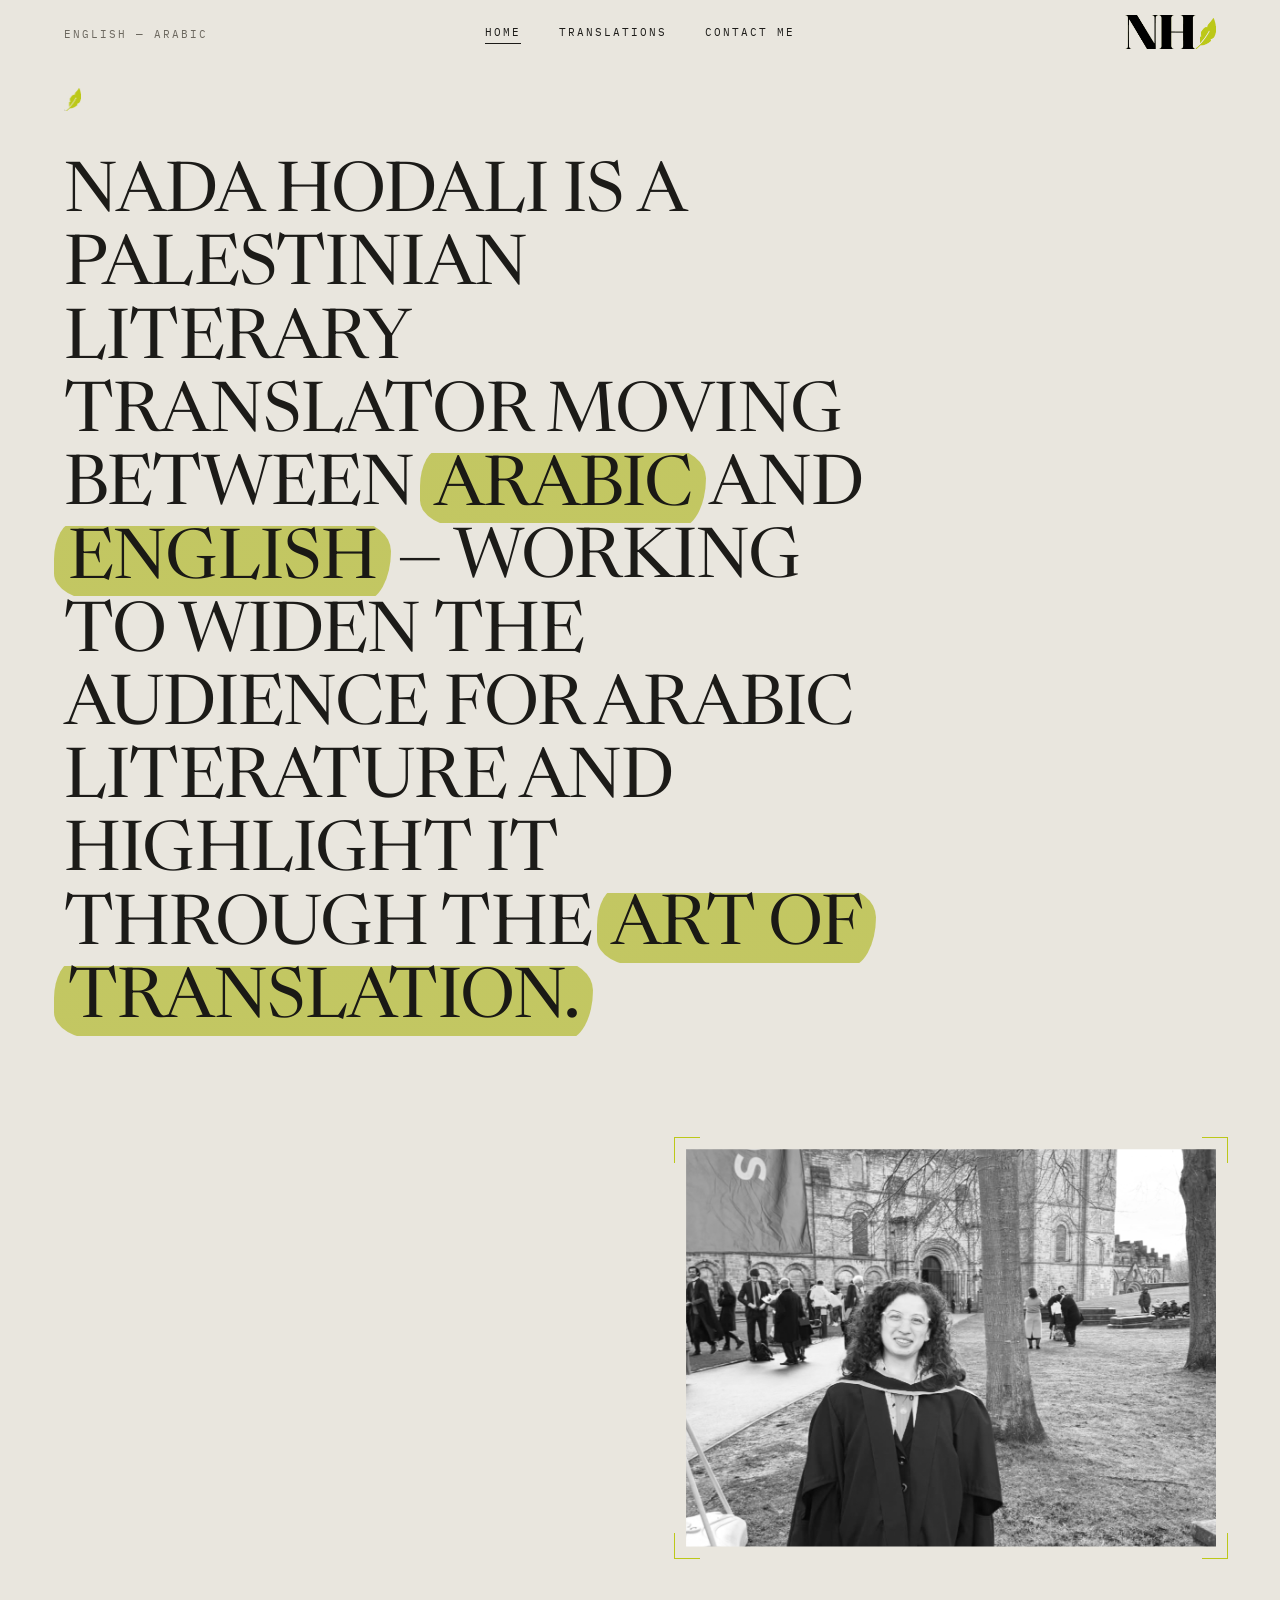
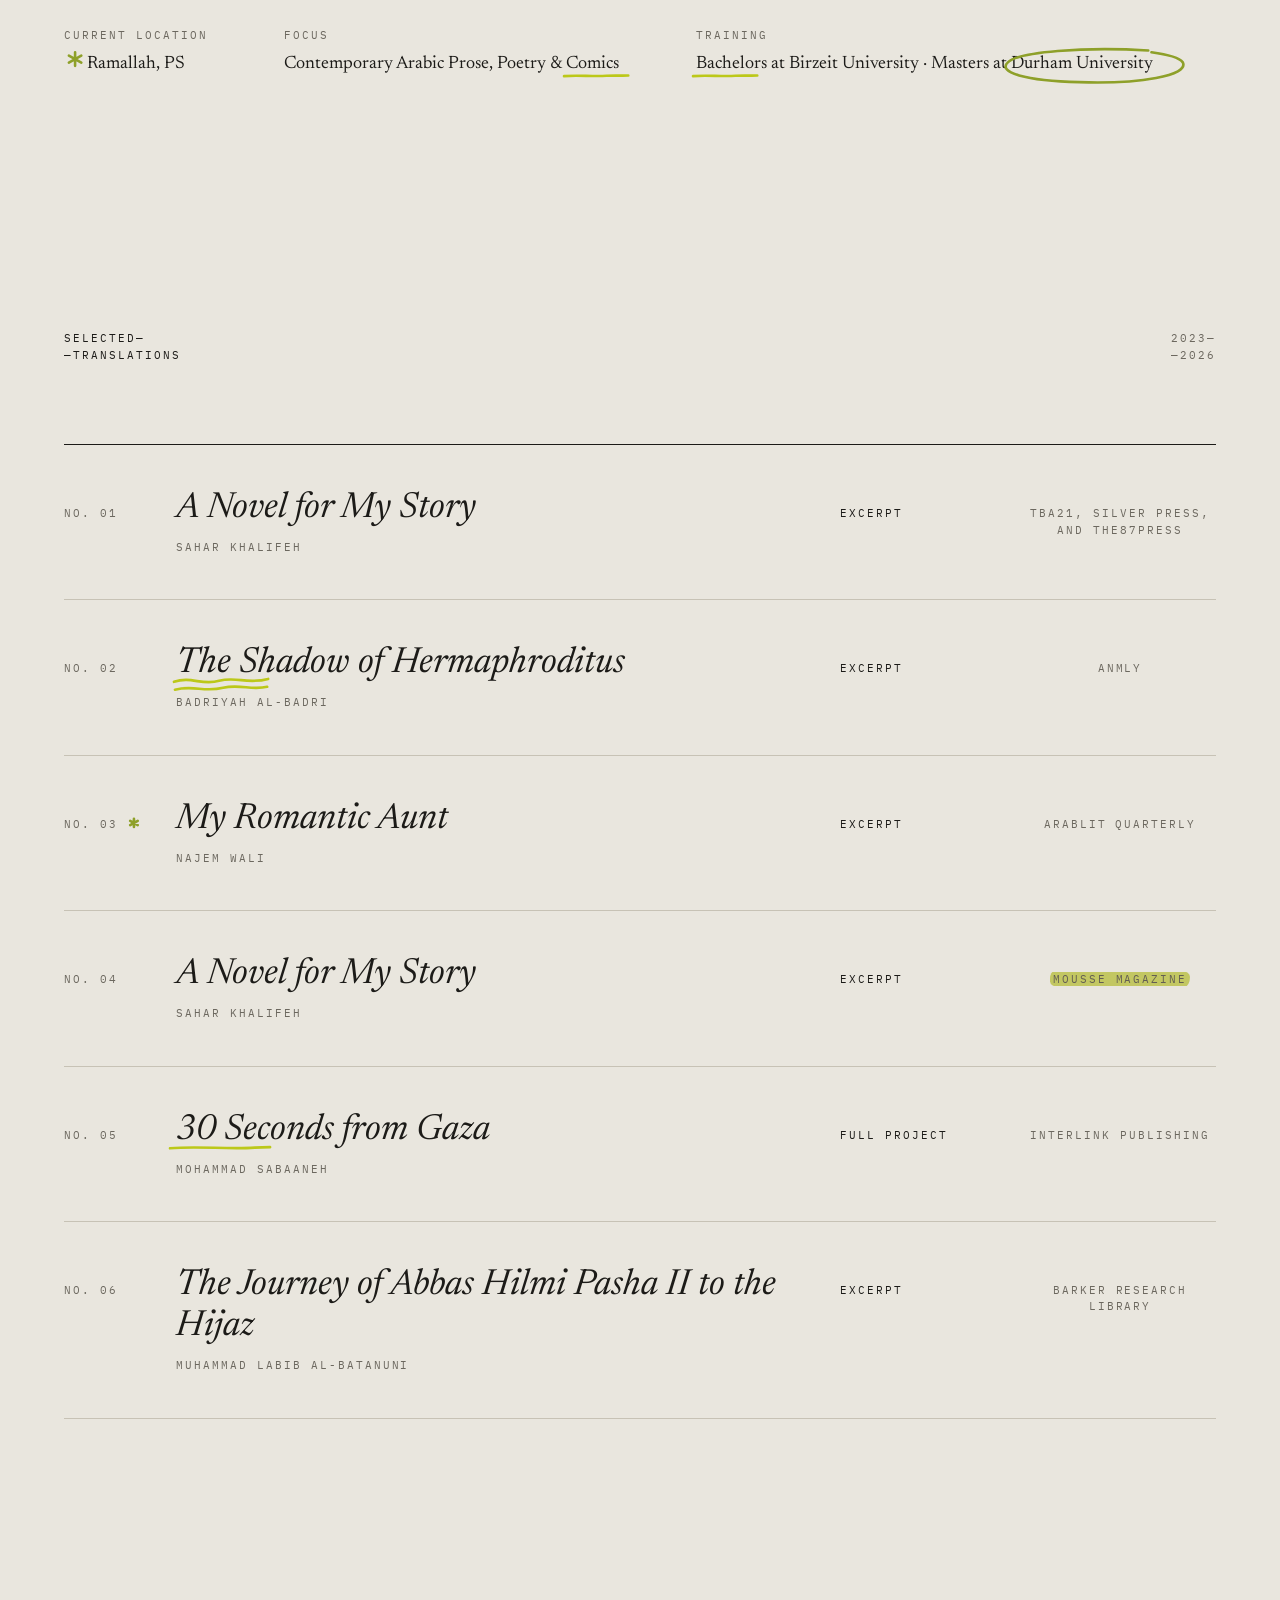
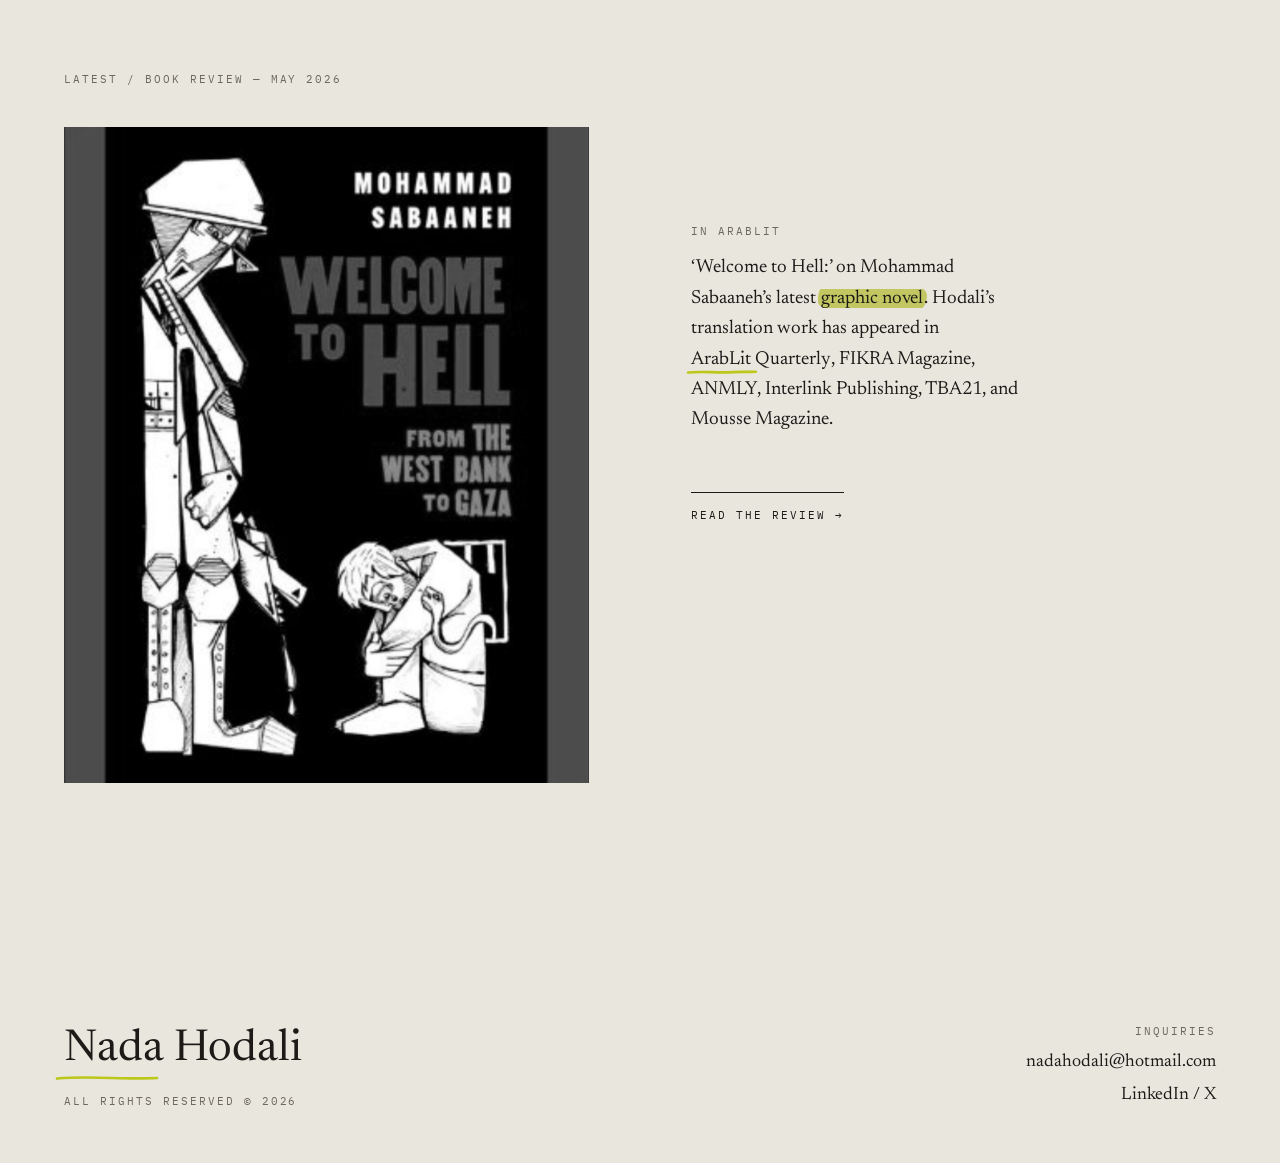
==== index.html @ 40c566ea "Initial commit: Nada Hodali portfolio site Co-Authored-By: Claude Sonnet 5 <noreply@anthropic.com>" ====
<!DOCTYPE html>
<html lang="en">
<head>
<meta charset="UTF-8" />
<meta name="viewport" content="width=device-width, initial-scale=1.0" />
<title>Nada Hodali — English–Arabic Translator</title>
<link rel="preconnect" href="https://fonts.googleapis.com" />
<link rel="preconnect" href="https://fonts.gstatic.com" crossorigin />
<link href="https://fonts.googleapis.com/css2?family=Newsreader:ital,opsz,wght@0,6..72,300..600;1,6..72,300..500&family=IBM+Plex+Mono:wght@400;500&display=swap" rel="stylesheet" />
<link rel="stylesheet" href="styles.css?v=18" />
<script src="sketch.js?v=7" defer></script>
</head>
<body>

  <span class="corner-mark" aria-hidden="true"></span>

  <header class="site-header">
    <span class="header-left">ENGLISH &mdash; ARABIC</span>
    <nav class="header-nav" aria-label="Primary">
      <a href="index.html" aria-current="page">Home</a>
      <a href="translations.html">Translations</a>
      <a href="about.html">Contact me</a>
    </nav>
    <span class="header-right">
      <a class="header-logo-link" href="index.html" aria-label="Nada Hodali &mdash; home">
        <img class="header-logo" src="assets/nada-logo-colored.png" alt="Nada Hodali &mdash; Translations" width="358" height="132" />
      </a>
    </span>
  </header>

  <main>

    <!-- ============ HERO ============ -->
    <section class="hero">
      <h1 class="hero-statement">
        Nada Hodali is a Palestinian literary translator
        moving between
        <span class="sketch--highlight" data-sketch="highlight">Arabic</span> and
        <span class="sketch--highlight" data-sketch="highlight" style="--sketch-delay:.12s">English</span> &mdash; working to widen the
        audience for Arabic literature and highlight it through the
        <span class="sketch--highlight" data-sketch="highlight">art of translation.</span>
      </h1>

      <figure class="hero-plate">
        <img src="assets/nada uni.png" alt="Nada Hodali at university" />
      </figure>

      <dl class="hero-meta">
        <div>
          <dt>Current location</dt>
          <dd><span class="sketch-doodle" data-sketch="star" data-accent aria-hidden="true"></span> Ramallah, PS</dd>
        </div>
        <div>
          <dt>Focus</dt>
          <dd>Contemporary Arabic Prose, Poetry &amp; <span class="sketch" data-sketch="underline">Comics</span></dd>
        </div>
        <div>
          <dt>Training</dt>
          <dd><span class="sketch" data-sketch="underline">Bachelors at Birzeit University</span> &middot; Masters at <span class="sketch" data-sketch="circle" data-accent>Durham University</span></dd>
    
        </div>
      </dl>
    </section>

    <!-- ============ SELECTED TRANSLATIONS ============ -->
    <section class="works">
      <div class="section-head">
        <span class="section-title">Selected&mdash;<br />&mdash;Translations</span>
        <span class="section-range">2023&mdash;<br />&mdash;2026</span>
      </div>

      <ol class="work-list">
        <li class="work-row">
          <span class="work-index">No. 01</span>
          <span class="work-title"><a class="work-title-link" href="translations.html?book=a-novel-for-my-story">A Novel for My Story</a>
            <span class="work-author">Sahar Khalifeh</span>
          </span>
          <span class="work-scope">Excerpt</span>
          <span class="work-venue">TBA21, Silver Press, and the87Press</span>
        </li>
        <li class="work-row">
          <span class="work-index">No. 02</span>
          <span class="work-title"><a class="work-title-link" href="translations.html?book=the-shadow-of-hermaphroditus"><span class="sketch" data-sketch="underline-2">The Shadow of Hermaphroditus</span></a>
            <span class="work-author">Badriyah Al-Badri</span>
          </span>
          <span class="work-scope">Excerpt</span>
          <span class="work-venue">ANMLY</span>
        </li>
        <li class="work-row">
          <span class="work-index">No. 03 <span class="sketch-doodle" data-sketch="star" data-accent aria-hidden="true"></span></span>
          <span class="work-title"><a class="work-title-link" href="translations.html?book=my-romantic-aunt">My Romantic Aunt</a>
            <span class="work-author">Najem Wali</span>
          </span>
          <span class="work-scope">Excerpt</span>
          <span class="work-venue">ArabLit Quarterly</span>
        </li>
        <li class="work-row">
          <span class="work-index">No. 04</span>
          <span class="work-title"><a class="work-title-link" href="translations.html?book=a-novel-for-my-story-2">A Novel for My Story</a>
            <span class="work-author">Sahar Khalifeh</span>
          </span>
          <span class="work-scope">Excerpt</span>
          <span class="work-venue"><span class="sketch--highlight" data-sketch="highlight">Mousse Magazine</span></span>
        </li>
        <li class="work-row">
          <span class="work-index">No. 05</span>
          <span class="work-title"><a class="work-title-link" href="translations.html?book=30-seconds-from-gaza"><span class="sketch" data-sketch="underline">30 Seconds from Gaza</span></a>
            <span class="work-author">Mohammad Sabaaneh</span>
          </span>
          <span class="work-scope">Full project</span>
          <span class="work-venue">Interlink Publishing</span>
        </li>
        <li class="work-row">
          <span class="work-index">No. 06</span>
          <span class="work-title"><a class="work-title-link" href="translations.html?book=the-journey-of-abbas">The Journey of Abbas Hilmi Pasha II to the Hijaz</a>
            <span class="work-author">Muhammad Labib al-Batanuni</span>
          </span>
          <span class="work-scope">Excerpt</span>
          <span class="work-venue">Barker Research Library</span>
        </li>
      </ol>
    </section>

    <!-- ============ FEATURE / PLATE ============ -->
    <section class="feature">
      <p class="feature-label">Latest / Book Review &mdash; May 2026</p>

      <div class="feature-grid">
        <figure class="feature-image">
          <img src="assets/welcome-to-hell.png" alt="Welcome to Hell &mdash; Mohammad Sabaaneh" />
        </figure>

        <div class="feature-text">
          <p class="feature-kicker">In ArabLit</p>
          <p class="feature-body">
            &lsquo;Welcome to Hell:&rsquo; on Mohammad Sabaaneh&rsquo;s latest
            <span class="sketch--highlight" data-sketch="highlight">graphic novel</span>.
            Hodali&rsquo;s translation work has appeared in <span class="sketch" data-sketch="underline">ArabLit Quarterly</span>,
            FIKRA Magazine, ANMLY, Interlink Publishing, TBA21, and Mousse Magazine.
          </p>
          <a class="feature-more" href="https://arablit.org/2026/05/07/welcome-to-hell-on-mohammad-sabaanehs-latest-graphic-novel/" target="_blank" rel="noopener">Read the review &rarr;</a>
        </div>
      </div>
    </section>

  </main>

  <!-- ============ FOOTER ============ -->
  <footer class="site-footer">
    <div class="footer-brand">
      <p class="footer-name"><span class="sketch" data-sketch="underline">Nada Hodali</span></p>
      <p class="footer-rights">All rights reserved &copy; 2026</p>
    </div>
    <div class="footer-contact">
      <p class="footer-kicker"><a href="about.html">Inquiries</a></p>
      <p class="footer-email"><a href="mailto:nadahodali@hotmail.com">nadahodali@hotmail.com</a></p>
      <p class="footer-social">
        <a href="https://www.linkedin.com/in/nada-hodali-aa5a83170/" target="_blank" rel="noopener">LinkedIn</a> /
        <a href="https://x.com/NHodali99" target="_blank" rel="noopener">X</a>
      </p>
    </div>
  </footer>

</body>
</html>
---- styles.css ----
/* ============================================================
   Nada Hodali — English–Arabic Translator
   Editorial / minimal portfolio
   ============================================================ */

:root {
  --bg:        #E9E6DE;
  --ink:       #1C1B18;
  --ink-soft:  #6C685F;
  --line:      #C7C2B5;
  --line-soft: #D7D3C7;

  --sketch-ink:   #bcc819;           /* one confident hand — olive pen, matches the highlighter */
  --sketch-hl:  hsla(64, 78%, 44%, 0.62); /* bright, saturated olive marker */

  --font-serif: "Newsreader", Georgia, "Times New Roman", serif;
  --font-mono:  "IBM Plex Mono", ui-monospace, "SFMono-Regular", Menlo, monospace;

  --pad: clamp(1.5rem, 5vw, 5rem);
  --header-h: 4.25rem;
}

* { box-sizing: border-box; }

html { -webkit-text-size-adjust: 100%; }

body {
  margin: 0;
  background: var(--bg);
  color: var(--ink);
  font-family: var(--font-serif);
  font-size: 1.0625rem;
  line-height: 1.5;
  font-optical-sizing: auto;
  -webkit-font-smoothing: antialiased;
  text-rendering: optimizeLegibility;
}

a { color: inherit; }

/* ---- shared label style (monospace, tracked, uppercase) ---- */
.header-left,
.header-right,
.header-nav a,
.section-range,
.work-index,
.work-scope,
.work-author,
.work-venue,
.feature-label,
.feature-kicker,
.feature-more,
.coordinate-caption,
.footer-rights,
.footer-kicker {
  font-family: var(--font-mono);
  font-size: 0.6875rem;
  letter-spacing: 0.18em;
  text-transform: uppercase;
  font-weight: 400;
}

/* ============================================================
   Corner mark
   ============================================================ */
.corner-mark {
  position: fixed;
  top: calc(var(--header-h) + 1.25rem);
  left: var(--pad);
  width: 17px;
  height: 23px;
  background: url("assets/leaf.png") center / contain no-repeat;
  z-index: 50;
  pointer-events: none;
}

/* ============================================================
   Header
   ============================================================ */
.site-header {
  position: fixed;
  inset: 0 0 auto 0;
  height: var(--header-h);
  display: grid;
  grid-template-columns: 1fr auto 1fr;
  align-items: center;
  padding: 0 var(--pad);
  background: var(--bg);
  z-index: 40;
}

.header-left  { justify-self: start; color: var(--ink-soft); }
.header-right { justify-self: end;   color: var(--ink-soft); }

.header-nav {
  display: flex;
  gap: clamp(1.25rem, 3vw, 2.75rem);
}

.header-logo-link {
  display: inline-flex;
  transition: opacity 0.2s ease;
}

.header-logo-link:hover { opacity: 0.7; }

.header-right .header-logo {
  display: block;
  height: clamp(1.6rem, 4vw, 2.1rem);
  width: auto;
  max-width: 100%;
  user-select: none;
}

.header-nav a {
  text-decoration: none;
  color: var(--ink);
  padding-bottom: 2px;
  border-bottom: 1px solid transparent;
  transition: border-color 0.2s ease, opacity 0.2s ease;
}

.header-nav a:hover { border-color: var(--ink); }
.header-nav a[aria-current="page"] { border-color: var(--ink); }

/* ============================================================
   Layout rhythm
   ============================================================ */
main { padding: 0 var(--pad); }

section {
  padding-top: clamp(5rem, 14vh, 11rem);
  padding-bottom: clamp(5rem, 14vh, 11rem);
}

.hero { padding-top: calc(var(--header-h) + clamp(3rem, 10vh, 7rem)); }

/* ============================================================
   Hero
   ============================================================ */
.hero-statement {
  position: relative;
  margin: 0;
  max-width: 20ch;
  font-weight: 400;
  font-size: clamp(2.1rem, 5.4vw, 4.6rem);
  line-height: 1.06;
  letter-spacing: -0.012em;
  text-transform: uppercase;
}

.hero-statement .marked { position: relative; white-space: nowrap; }

/* ============================================================
   Hand-drawn annotations (notebook marks)
   ============================================================ */
.sketch {
  position: relative;
  display: inline-block;
}

.sketch-doodle {
  position: relative;
  display: inline-block;
  color: var(--sketch-ink);
}

[data-accent] { --sketch-ink: #8EA029; }

.sketch-mark {
  position: absolute;
  inset: 0;
  width: auto;
  height: auto;
  overflow: visible;
  pointer-events: none;
  color: var(--sketch-ink);
  z-index: 1;
}

.sketch-mark path {
  fill: none;
  stroke: currentColor;
  stroke-width: 2.6;
  stroke-linecap: round;
  stroke-linejoin: round;
  vector-effect: non-scaling-stroke;
  stroke-dasharray: 1;
  stroke-dashoffset: 1;
  transition: stroke-dashoffset 0.55s cubic-bezier(0.62, 0, 0.34, 1);
  transition-delay: var(--sketch-delay, 0s);
}

/* scribble takes a beat longer — several passes of the pen */
.sketch-mark--scribble path { transition-duration: 0.9s; }

[data-sketch].is-drawn .sketch-mark path { stroke-dashoffset: 0; }

/* per-mark geometry */
/* keep a circled phrase on one line so the loop can't balloon over wraps */
[data-sketch="circle"] { white-space: nowrap; }
/* Loop is centred on the text. `height` sets how tall the oval is (needs an
   explicit value — an <svg> won't stretch between top/bottom on its own);
   the -0.3em pulls it just outside the words left & right. */
.sketch-mark--circle {
  /* The loop is pinned to the centre of the words, then sized + nudged by hand.
     (An <svg> ignores left/right for sizing, so width MUST be explicit.) */
  top: 50%;
  left: 50%;
  right: auto;
  bottom: auto;
  width: 12em;    /* ← WIDER: raise this   (em ≈ relative to the text size) */
  height: 2.2em;  /* ← TALLER: raise this */
  /* nudge from centred: 1st term = right (+) / left (-); keep the -50%s */
  transform: translate(calc(-50% + 0.8em), -50%);
}
.sketch-mark--underline   { inset: auto -0.16em -0.1em; height: 0.5em; }
.sketch-mark--underline-2 { inset: auto -0.12em -0.28em; height: 0.6em; }
.sketch-mark--strike      { inset: 46% -0.14em auto; height: 0.5em; }
.sketch-mark--scribble {
  inset: 50% -0.2em auto;
  height: 1.5em;
  transform: translateY(-50%);
}

.feature-arrow.sketch-doodle { width: 3.4em; height: 1.5em; }

.sketch-doodle[data-sketch="star"] {
  width: 0.9em;
  height: 0.9em;
  vertical-align: 0.04em;
  margin-left: 0.15em;
}

/* highlighter — a thick olive marker swipe, dragged on left-to-right.
   Sits behind the text and multiplies into the paper like real ink. */
.sketch--highlight {
  background-image: linear-gradient(98deg, var(--sketch-hl), var(--sketch-hl));
  background-repeat: no-repeat;
  background-position: 0 58%;
  background-size: 0% 88%;
  transition: background-size 0.55s cubic-bezier(0.62, 0, 0.34, 1);
  transition-delay: var(--sketch-delay, 0s);
  padding: 0.08em 0.2em;
  margin: 0 -0.14em;
  /* uneven, blotty ends where the nib lifts */
  border-radius: 0.4em 0.7em 0.5em 0.85em / 0.7em 0.55em 0.9em 0.5em;
  -webkit-box-decoration-break: clone;
  box-decoration-break: clone;
  mix-blend-mode: multiply;
}

.sketch--highlight.is-drawn { background-size: 106% 88%; }

@media (prefers-reduced-motion: reduce) {
  .sketch-mark path { transition: none; stroke-dashoffset: 0; }
  .sketch--highlight { transition: none; background-size: 106% 88%; }
}

.hero-plate {
  position: relative;
  margin: clamp(3rem, 9vw, 7rem) 0 0 auto;
  width: min(46%, 640px);
  aspect-ratio: 4 / 3;
}

.hero-plate img {
  width: calc(100% + 20px);
  height: 100%;
  margin-left: -20px;
  object-fit: cover;
  display: block;
  clip-path: inset(0 0 0 20px);
  filter: grayscale(100%);
  transition: filter 0.5s ease;
}
.hero-plate:hover img { filter: grayscale(0%); }

/* sleek olive corner brackets, sitting just outside the image */
.hero-plate::after {
  content: "";
  position: absolute;
  inset: -12px;
  pointer-events: none;
  border: 1.5px solid var(--sketch-ink);
  --corner: 26px;
  -webkit-mask:
    linear-gradient(#000 0 0) top left,
    linear-gradient(#000 0 0) top right,
    linear-gradient(#000 0 0) bottom left,
    linear-gradient(#000 0 0) bottom right;
  mask:
    linear-gradient(#000 0 0) top left,
    linear-gradient(#000 0 0) top right,
    linear-gradient(#000 0 0) bottom left,
    linear-gradient(#000 0 0) bottom right;
  -webkit-mask-size: var(--corner) var(--corner);
  mask-size: var(--corner) var(--corner);
  -webkit-mask-repeat: no-repeat;
  mask-repeat: no-repeat;
}

.hero-meta {
  display: flex;
  gap: clamp(2rem, 6vw, 5rem);
  margin: clamp(2.5rem, 7vw, 5rem) 0 0;
}

.hero-meta dt {
  font-family: var(--font-mono);
  font-size: 0.6875rem;
  letter-spacing: 0.18em;
  text-transform: uppercase;
  color: var(--ink-soft);
  margin-bottom: 0.5rem;
}

.hero-meta dd { margin: 0; font-size: 1.125rem; }

/* ============================================================
   Placeholder blocks (stand in for images)
   ============================================================ */
.placeholder {
  position: relative;
  border: 1px solid var(--line);
  background-image:
    linear-gradient(45deg, transparent calc(50% - 0.5px), var(--line-soft) 50%, transparent calc(50% + 0.5px)),
    linear-gradient(-45deg, transparent calc(50% - 0.5px), var(--line-soft) 50%, transparent calc(50% + 0.5px));
}

.placeholder::before {
  content: attr(data-label);
  position: absolute;
  top: 1rem;
  left: 1rem;
  font-family: var(--font-serif);
  font-size: 1rem;
  color: var(--ink);
}

.placeholder::after {
  content: "IMG";
  position: absolute;
  right: 0.9rem;
  bottom: 0.75rem;
  font-family: var(--font-mono);
  font-size: 0.625rem;
  letter-spacing: 0.2em;
  color: var(--ink-soft);
}

/* ============================================================
   Selected translations
   ============================================================ */
.section-head {
  display: flex;
  justify-content: space-between;
  align-items: flex-start;
  padding-bottom: clamp(3rem, 9vh, 7rem);
  border-bottom: 1px solid var(--ink);
}

.section-title {
  font-family: var(--font-mono);
  font-size: 0.6875rem;
  letter-spacing: 0.18em;
  text-transform: uppercase;
  line-height: 1.5;
}

.section-range { color: var(--ink-soft); text-align: right; line-height: 1.5; }

.work-list {
  list-style: none;
  margin: 0;
  padding: 0;
}

.work-row {
  display: grid;
  grid-template-columns: 5.5rem minmax(0, 1fr) 10rem 12rem;
  align-items: baseline;
  gap: 1.5rem;
  padding: clamp(1.75rem, 4vw, 2.75rem) 0;
  border-bottom: 1px solid var(--line);
}

.work-index { color: var(--ink-soft); }

.work-title {
  font-style: italic;
  font-size: clamp(1.5rem, 3vw, 2.25rem);
  font-weight: 400;
  line-height: 1.15;
}

.work-scope { color: var(--ink); }
.work-venue  { color: var(--ink-soft); text-align: center; }

.work-author {
  display: block;
  margin-top: 0.6rem;
  font-style: normal;
  line-height: 1.4;
  color: var(--ink-soft);
}

.work-title-link {
  color: inherit;
  text-decoration: none;
  transition: opacity 0.15s ease;
}

.work-title-link:hover,
.work-title-link:focus-visible {
  opacity: 0.62;
}

/* ============================================================
   Feature / plate
   ============================================================ */
.feature-label { color: var(--ink-soft); margin: 0 0 clamp(1.5rem, 4vw, 2.5rem); }

.feature-grid {
  display: grid;
  grid-template-columns: minmax(0, 1fr) minmax(0, 1fr);
  gap: clamp(2.5rem, 8vw, 7rem);
  align-items: start;
}

.feature-image { aspect-ratio: 4 / 5; width: 100%; margin: 0; }
.feature-image img {
  width: 100%;
  height: 100%;
  object-fit: cover;
  display: block;
  filter: grayscale(100%);
  transition: filter 0.5s ease;
}
.feature-image:hover img { filter: grayscale(0%); }

.feature-text { padding-top: clamp(2rem, 8vw, 6rem); }

.feature-arrow {
  display: block;
  font-size: 1.5rem;
  margin-bottom: clamp(2rem, 6vw, 4rem);
}

.feature-kicker { color: var(--ink-soft); margin: 0 0 0.85rem; }

.feature-body {
  margin: 0 0 clamp(2rem, 6vw, 3.5rem);
  font-size: 1.1875rem;
  line-height: 1.6;
  max-width: 34ch;
}

.feature-more {
  display: inline-block;
  padding-top: 0.9rem;
  border-top: 1px solid var(--ink);
  text-decoration: none;
  transition: opacity 0.2s ease;
}

.feature-more:hover { opacity: 0.55; }

/* ============================================================
   Coordinate image
   ============================================================ */
.coordinate-image {
  width: min(38%, 520px);
  aspect-ratio: 3 / 4;
  margin: 0;
}

.coordinate-caption {
  margin: 1rem 0 0;
  color: var(--ink-soft);
}
  .translations-page {
  --nav-h: 64px;              /* your header's real height */
  margin: 0;
}

.translations-page main {
  position: fixed;
  inset: var(--nav-h) 0 0 0;
  margin: 0;
  padding: 0;
}

.translations-page .library-frame {
  width: 100%;
  height: 100%;
  border: 0;
  display: block;
  background: #eee8db;
}

/* ============================================================
   Contact form
   ============================================================ */
.contact-grid {
  display: grid;
  grid-template-columns: minmax(0, 0.85fr) minmax(0, 1.15fr);
  gap: clamp(2.5rem, 8vw, 7rem);
  align-items: start;
  margin-top: clamp(3rem, 9vw, 6rem);
}

.contact-lead {
  margin: 0 0 clamp(2rem, 6vw, 3rem);
  font-size: clamp(1.2rem, 2.3vw, 1.6rem);
  line-height: 1.4;
  max-width: 26ch;
}

.contact-meta {
  margin: 0;
  display: grid;
  gap: 1.5rem;
}

.contact-meta dt {
  font-family: var(--font-mono);
  font-size: 0.6875rem;
  letter-spacing: 0.18em;
  text-transform: uppercase;
  color: var(--ink-soft);
  margin-bottom: 0.4rem;
}

.contact-meta dd { margin: 0; font-size: 1.0625rem; }

.contact-meta a {
  text-decoration: none;
  border-bottom: 1px solid var(--line);
  transition: border-color 0.2s ease;
}

.contact-meta a:hover { border-color: var(--ink); }

.contact-form { margin: 0; max-width: 34rem; }

.field { margin-bottom: clamp(1.75rem, 4vw, 2.5rem); }

.field label {
  display: block;
  font-family: var(--font-mono);
  font-size: 0.6875rem;
  letter-spacing: 0.18em;
  text-transform: uppercase;
  color: var(--ink-soft);
  margin-bottom: 0.75rem;
}

.field input,
.field textarea {
  width: 100%;
  border: 0;
  border-bottom: 1px solid var(--line);
  background: transparent;
  padding: 0.35rem 0 0.7rem;
  font-family: var(--font-serif);
  font-size: 1.1875rem;
  line-height: 1.5;
  color: var(--ink);
  border-radius: 0;
  -webkit-appearance: none;
  appearance: none;
  transition: border-color 0.2s ease;
}

.field textarea {
  resize: vertical;
  min-height: 8rem;
}

.field input:focus,
.field textarea:focus {
  outline: none;
  border-bottom-color: var(--ink);
}

.field input:-webkit-autofill {
  -webkit-text-fill-color: var(--ink);
  transition: background-color 9999s ease-in-out 0s;
}

/* honeypot — hidden from people, catches bots */
.contact-hp {
  position: absolute;
  left: -9999px;
  width: 1px;
  height: 1px;
  overflow: hidden;
}

.contact-submit {
  margin-top: 0.5rem;
  padding: 1rem 2.25rem;
  border: 1px solid var(--ink);
  background: var(--ink);
  color: var(--bg);
  font-family: var(--font-mono);
  font-size: 0.6875rem;
  letter-spacing: 0.2em;
  text-transform: uppercase;
  cursor: pointer;
  transition: opacity 0.2s ease;
}

.contact-submit:hover { opacity: 0.7; }
.contact-submit:disabled { opacity: 0.4; cursor: default; }

.contact-status {
  margin: 1.5rem 0 0;
  min-height: 1.4em;
  font-style: italic;
  font-size: 1.0625rem;
  color: var(--ink-soft);
  opacity: 0;
  transition: opacity 0.2s ease;
}

.contact-status.is-visible { opacity: 1; }
.contact-status.is-error { font-style: normal; color: #9a3b2f; }

/* ============================================================
   Footer
   ============================================================ */
.site-footer {
  display: flex;
  justify-content: space-between;
  align-items: flex-end;
  gap: 2rem;
  padding: clamp(4rem, 12vh, 9rem) var(--pad) clamp(2.5rem, 6vh, 4rem);
}

.footer-name {
  margin: 0 0 0.6rem;
  font-size: clamp(1.75rem, 4vw, 2.75rem);
  font-weight: 400;
}

.footer-rights { margin: 0; color: var(--ink-soft); }

.footer-contact { text-align: right; }

.footer-kicker { color: var(--ink-soft); margin: 0 0 0.6rem; }
.footer-kicker a { text-decoration: none; }
.footer-kicker a:hover { text-decoration: underline; }

.footer-email { margin: 0 0 0.4rem; font-size: 1.125rem; }
.footer-email a { text-decoration: none; }
.footer-email a:hover { text-decoration: underline; }

.footer-social { margin: 0; font-size: 1.125rem; }
.footer-social a { text-decoration: none; }
.footer-social a:hover { text-decoration: underline; }

.footer-card {
  margin: 0;
  flex: 0 0 auto;
  align-self: center;
}
.footer-card img {
  display: block;
  width: clamp(180px, 22vw, 300px);
  height: auto;
}

/* ============================================================
   Responsive
   ============================================================ */
@media (max-width: 900px) {
  :root { --header-h: auto; }

  .site-header {
    position: sticky;
    grid-template-columns: 1fr;
    justify-items: center;
    gap: 0.75rem;
    padding-top: 0.9rem;
    padding-bottom: 0.9rem;
    text-align: center;
  }

  .header-left, .header-right { justify-self: center; }
  .corner-mark { display: none; }

  .hero { padding-top: clamp(3rem, 12vw, 5rem); }
  .hero-statement { max-width: none; }
  .hero-plate { width: 100%; margin-left: 0; }

  .section-head { flex-direction: column; gap: 1.5rem; }
  .section-range { text-align: left; }

  .work-row {
    grid-template-columns: 1fr;
    gap: 0.5rem;
  }
  .work-venue { text-align: left; }

  .feature-grid { grid-template-columns: 1fr; gap: 2.5rem; }
  .feature-text { padding-top: 0; }

  .contact-grid { grid-template-columns: 1fr; gap: 2.5rem; }
  .contact-lead { max-width: none; }

  .coordinate-image { width: 100%; }

  .site-footer {
    flex-direction: column;
    align-items: flex-start;
    gap: 2.5rem;
  }
  .footer-contact { text-align: left; }
  .footer-card { align-self: flex-start; }
}
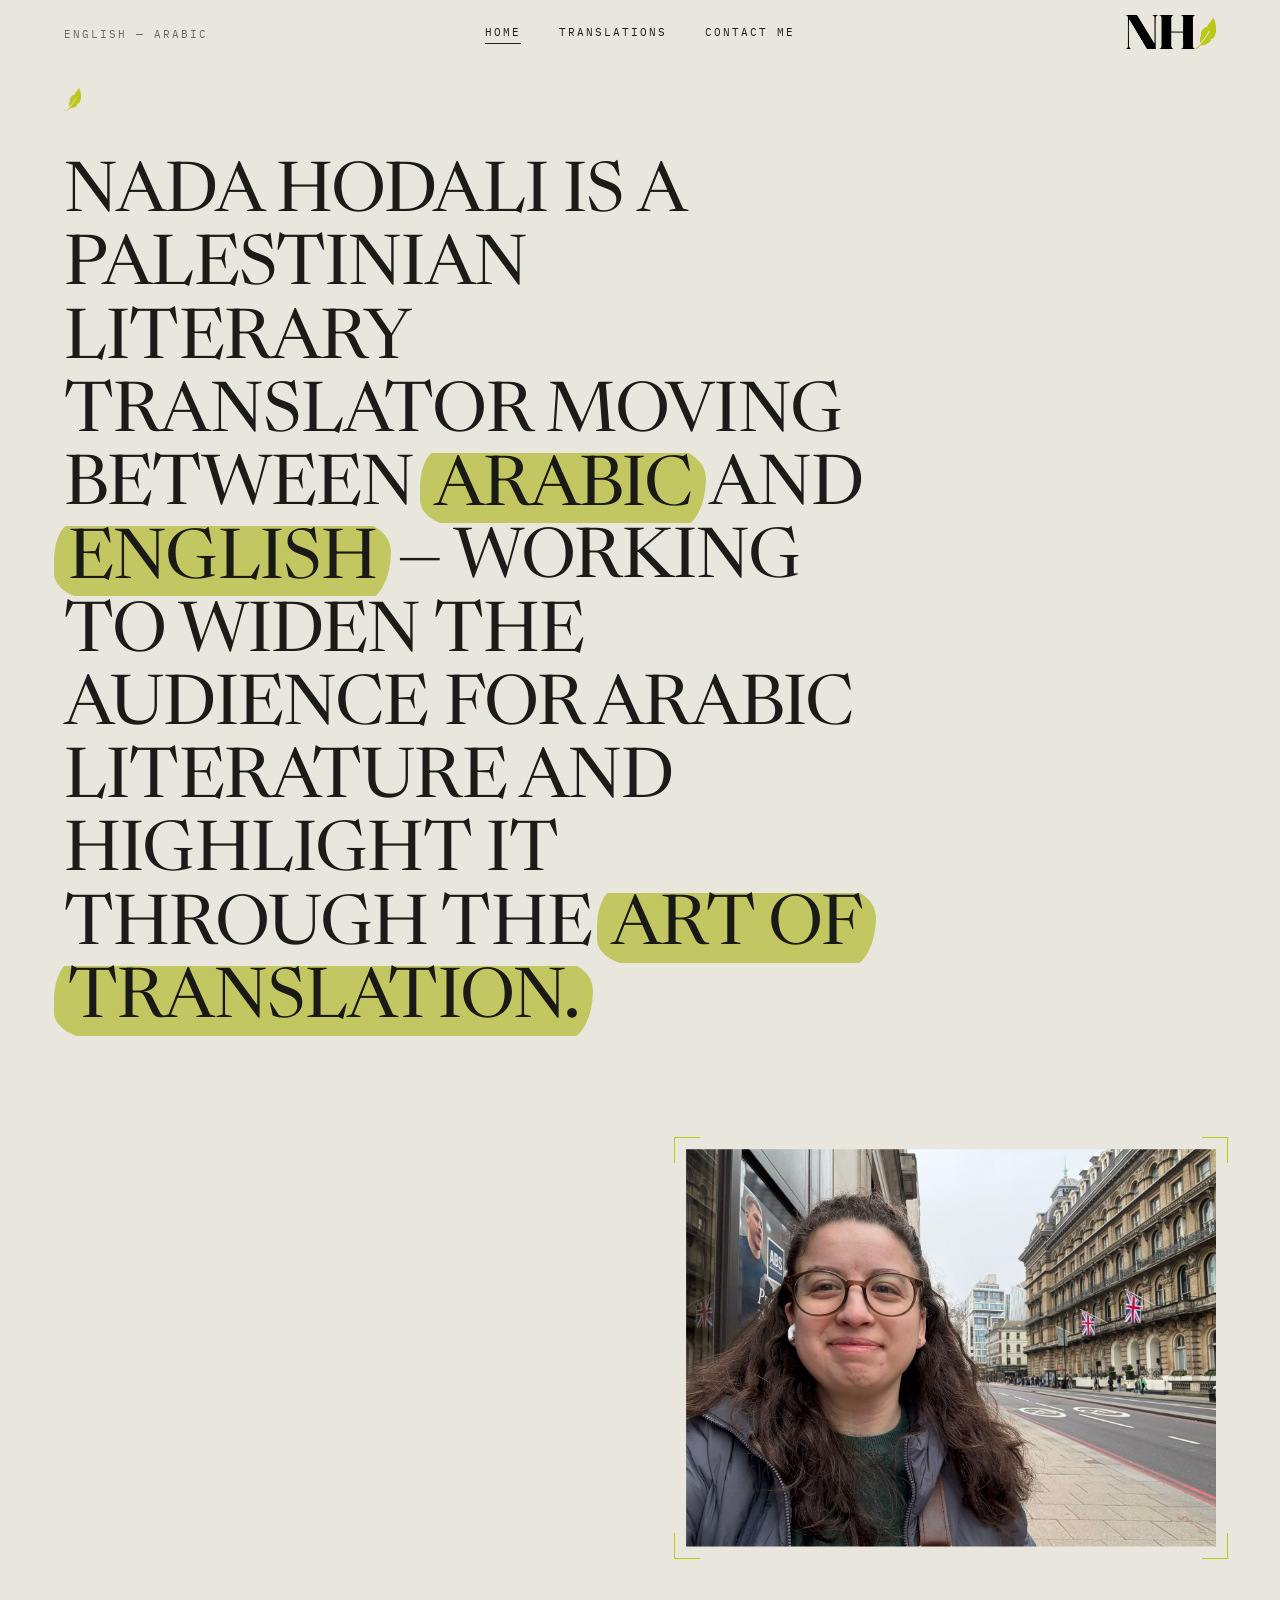
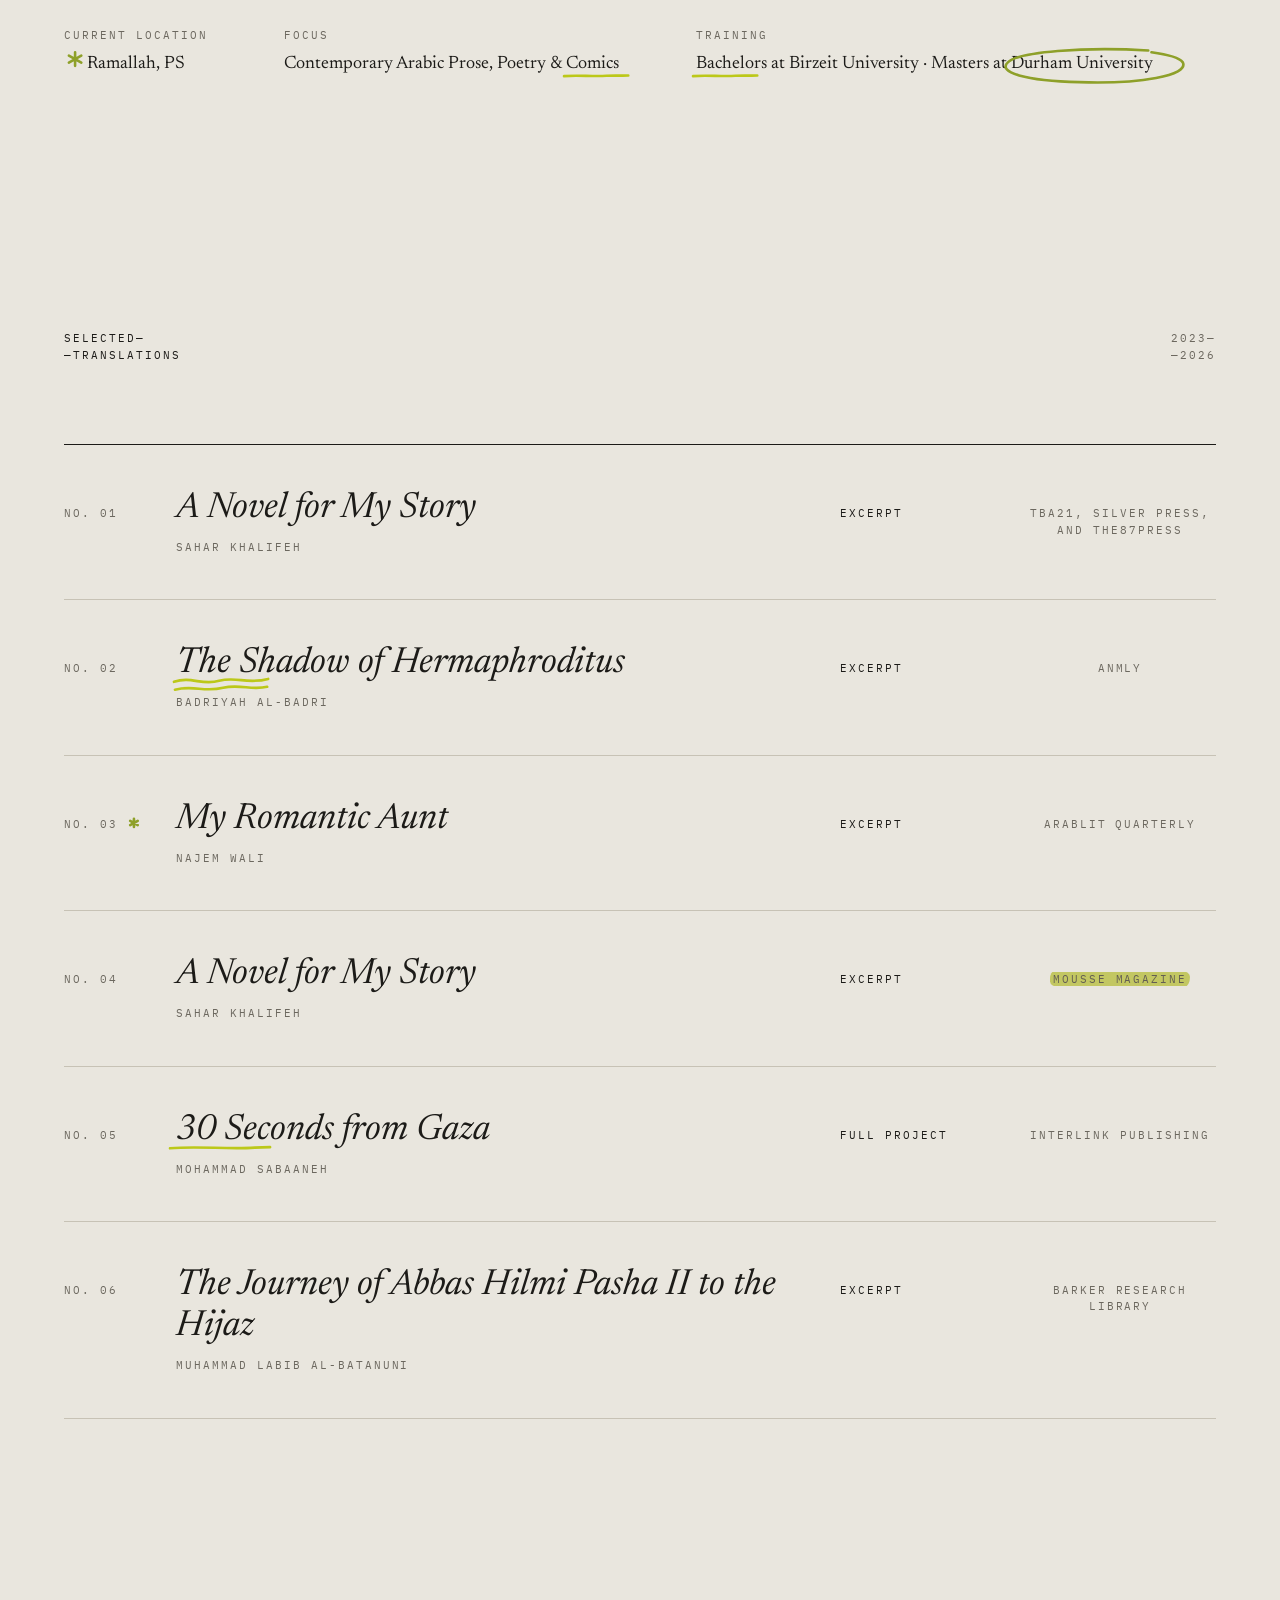
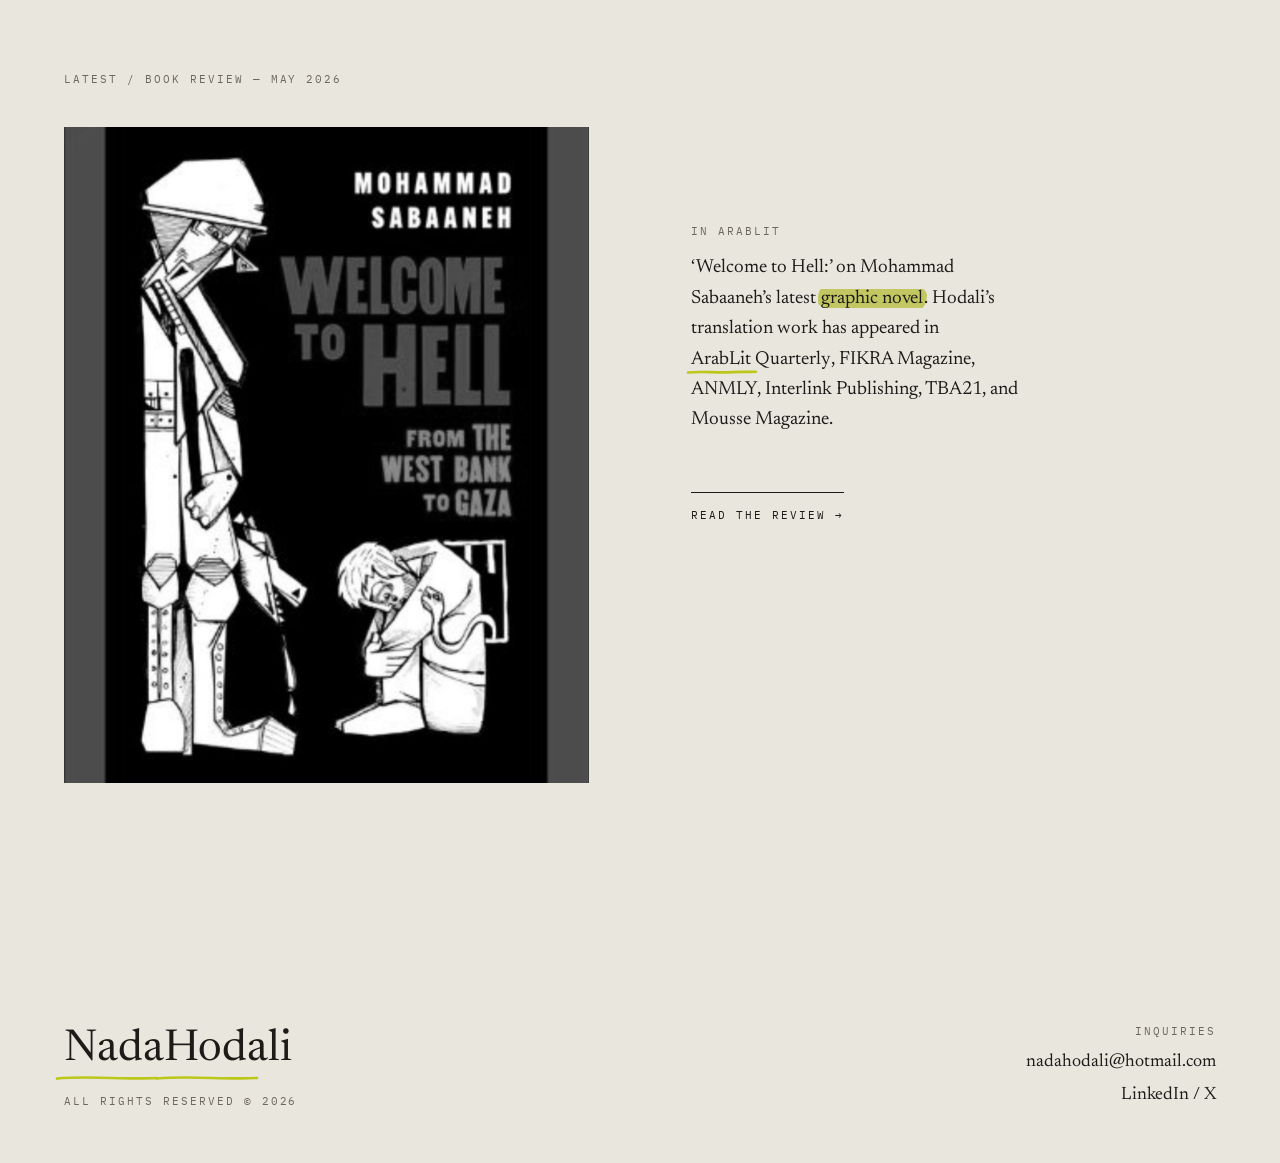
==== commit 0e5cc35e: "reordering shelf and adding contact me form" ====
--- a/index.html
+++ b/index.html
@@ -42,7 +42,7 @@
       </h1>
 
       <figure class="hero-plate">
-        <img src="assets/nada uni.png" alt="Nada Hodali at university" />
+        <img src="assets/nada-picture.jpeg" alt="Nada Hodali at university" />
       </figure>
 
       <dl class="hero-meta">
@@ -148,7 +148,7 @@
   <!-- ============ FOOTER ============ -->
   <footer class="site-footer">
     <div class="footer-brand">
-      <p class="footer-name"><span class="sketch" data-sketch="underline">Nada Hodali</span></p>
+      <p class="footer-name"><span class="sketch" data-sketch="underline">Nada</span><span class="sketch" data-sketch="underline"> Hodali</span></p>
       <p class="footer-rights">All rights reserved &copy; 2026</p>
     </div>
     <div class="footer-contact">
--- a/styles.css
+++ b/styles.css
@@ -271,10 +271,7 @@
   object-fit: cover;
   display: block;
   clip-path: inset(0 0 0 20px);
-  filter: grayscale(100%);
-  transition: filter 0.5s ease;
-}
-.hero-plate:hover img { filter: grayscale(0%); }
+}
 
 /* sleek olive corner brackets, sitting just outside the image */
 .hero-plate::after {
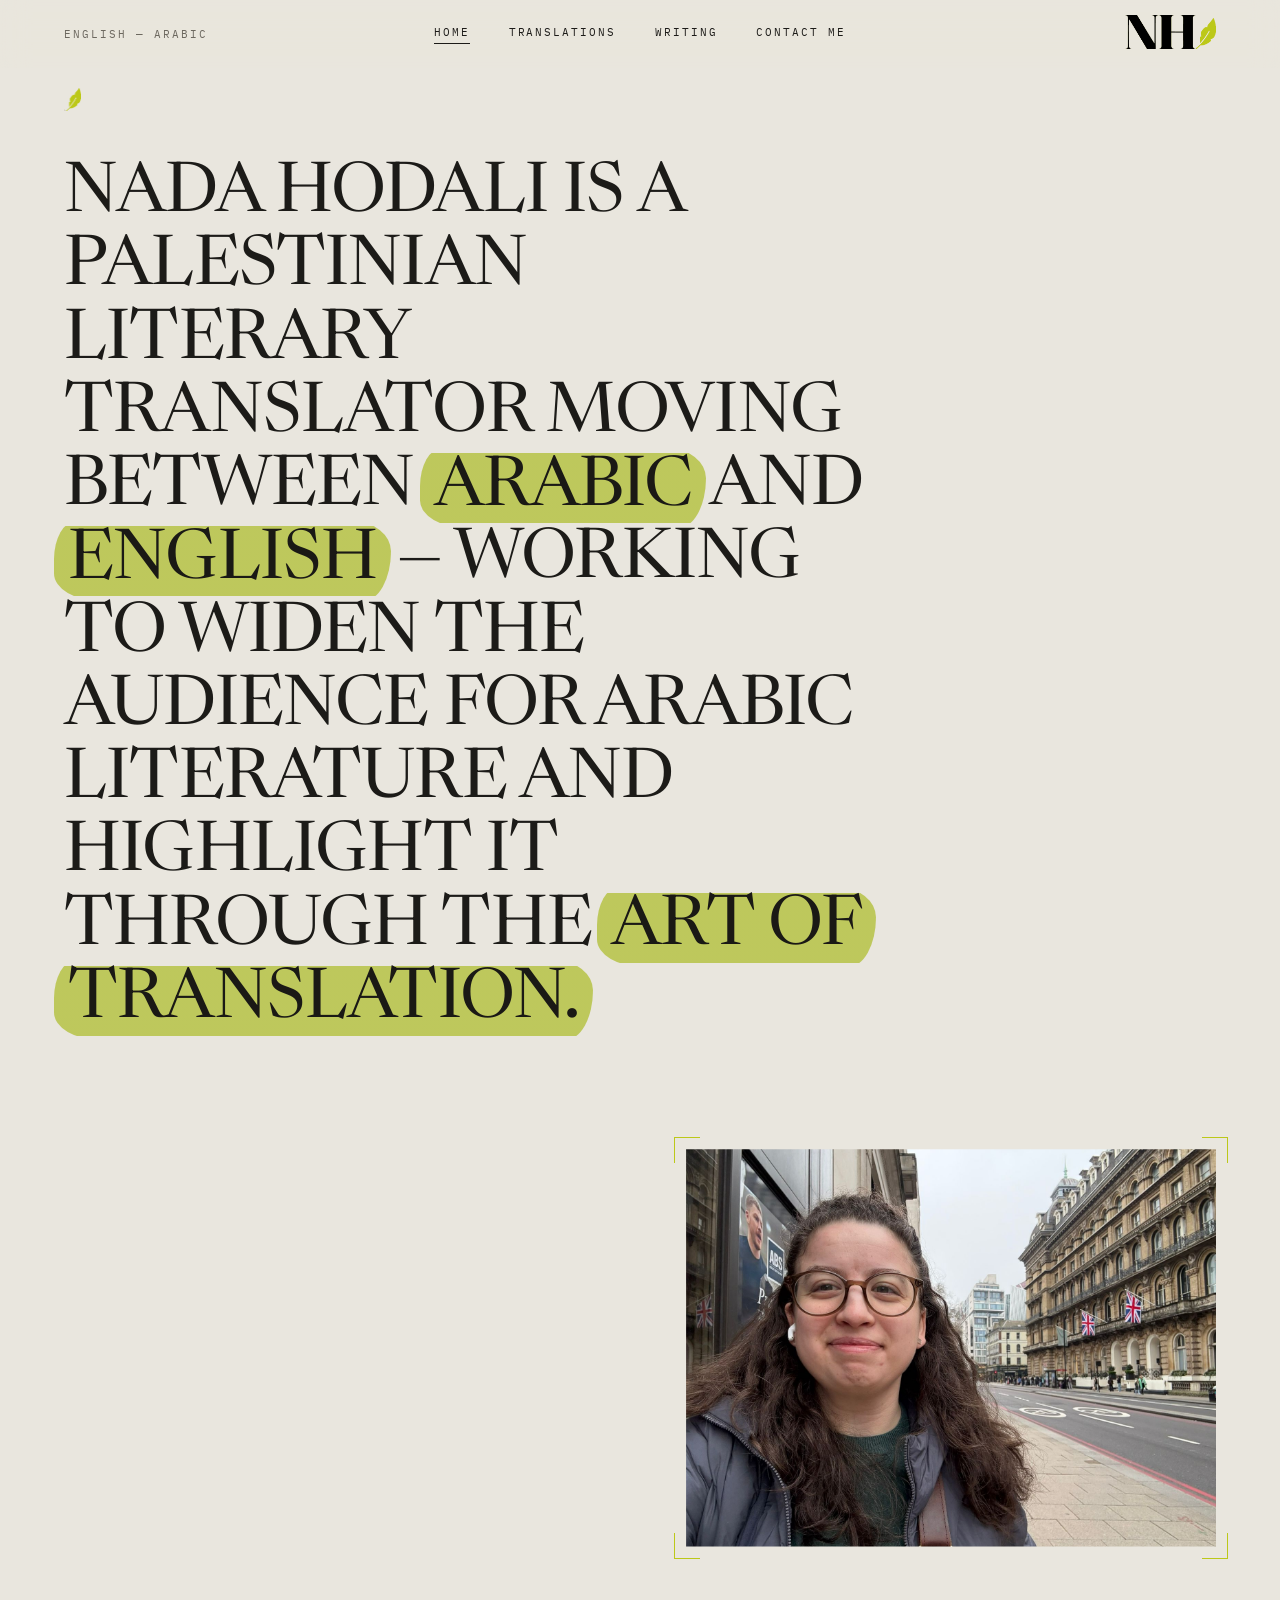
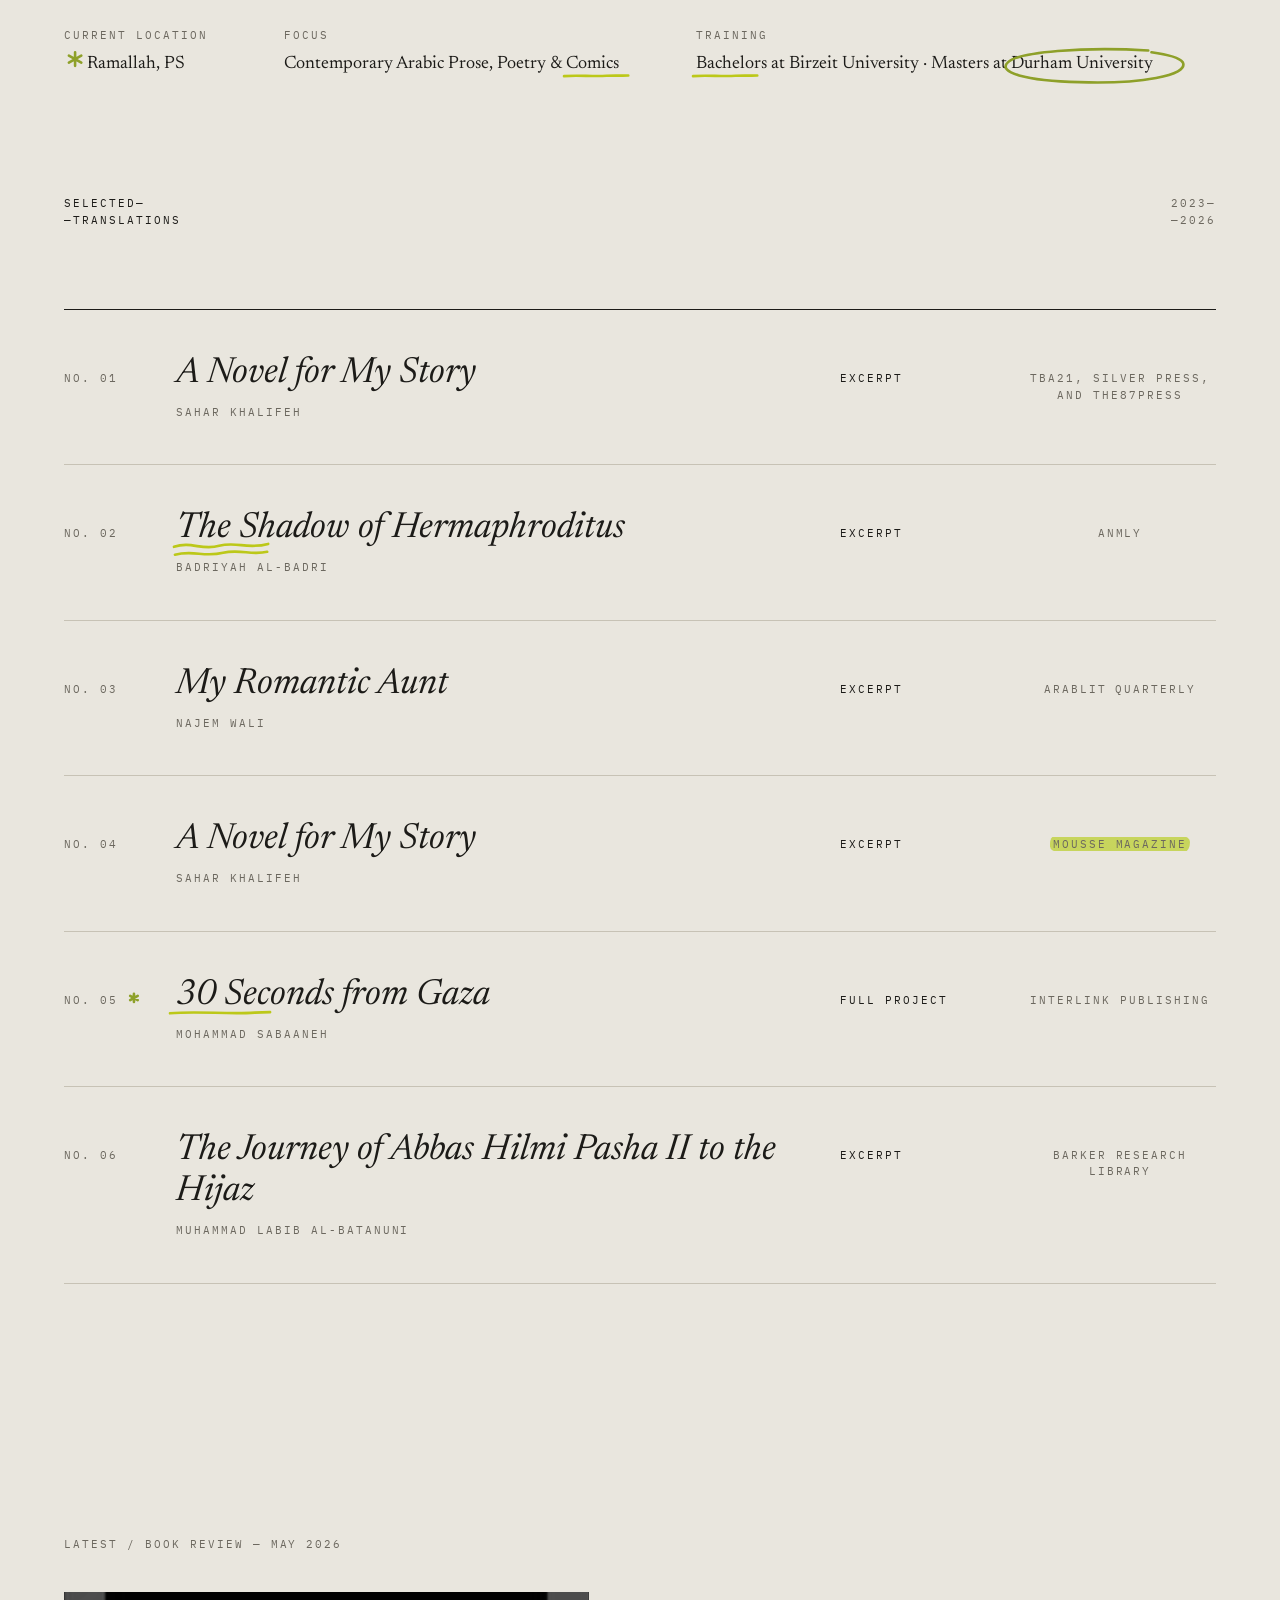
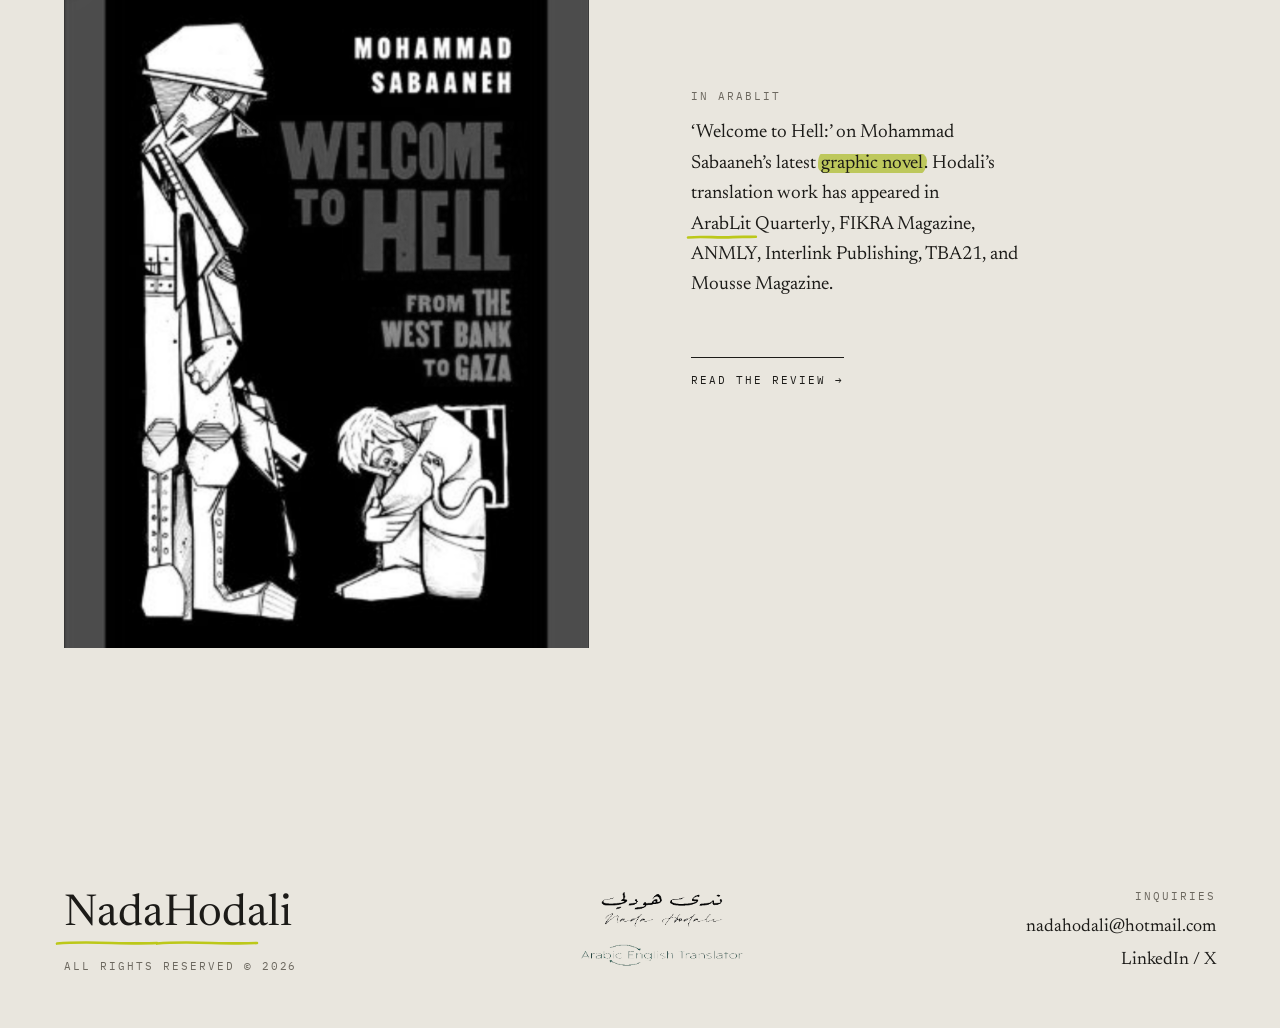
==== commit a4798923: "writings section" ====
--- a/index.html
+++ b/index.html
@@ -4,10 +4,11 @@
 <meta charset="UTF-8" />
 <meta name="viewport" content="width=device-width, initial-scale=1.0" />
 <title>Nada Hodali — English–Arabic Translator</title>
+<link rel="icon" type="image/png" href="assets/leaf.png" />
 <link rel="preconnect" href="https://fonts.googleapis.com" />
 <link rel="preconnect" href="https://fonts.gstatic.com" crossorigin />
 <link href="https://fonts.googleapis.com/css2?family=Newsreader:ital,opsz,wght@0,6..72,300..600;1,6..72,300..500&family=IBM+Plex+Mono:wght@400;500&display=swap" rel="stylesheet" />
-<link rel="stylesheet" href="styles.css?v=18" />
+<link rel="stylesheet" href="styles.css?v=24" />
 <script src="sketch.js?v=7" defer></script>
 </head>
 <body>
@@ -19,6 +20,7 @@
     <nav class="header-nav" aria-label="Primary">
       <a href="index.html" aria-current="page">Home</a>
       <a href="translations.html">Translations</a>
+      <a href="writing.html">Writing</a>
       <a href="about.html">Contact me</a>
     </nav>
     <span class="header-right">
@@ -41,9 +43,81 @@
         <span class="sketch--highlight" data-sketch="highlight">art of translation.</span>
       </h1>
 
-      <figure class="hero-plate">
-        <img src="assets/nada-picture.jpeg" alt="Nada Hodali at university" />
-      </figure>
+      <div class="hero-showcase">
+        <!-- Case study blocks hidden for now — restore by removing this comment wrapper.
+        <div class="case-study-pair">
+          <aside class="case-study" aria-labelledby="cs-title">
+            <p class="cs-eyebrow">Case Study &mdash; No. 01</p>
+
+            <article class="case-card">
+              <header class="case-card-head">
+                <div class="case-card-id">
+                  <h2 class="case-card-title" id="cs-title">I FEEL FORTUNATE</h2>
+                  <p class="case-card-byline">Author: Dania Al-Omari / Publisher: FIKRA Magazine</p>
+                </div>
+                <span class="case-card-tag">01 &mdash; Story</span>
+              </header>
+
+              <div class="case-card-body">
+                <div class="case-col">
+                  <p class="case-col-label">Original (AR)</p>
+                  <p class="case-passage" lang="ar" dir="rtl">
+                    نصٌّ عربيٌّ مؤقّتٌ يوضَع هنا ريثما يُستبدَل بمقطعٍ حقيقيٍّ؛
+                    <span class="sketch" data-sketch="underline">الجملة</span>
+                    تتنفّس في زوايا لم ننتبه إليها.
+                  </p>
+                </div>
+                <div class="case-col">
+                  <p class="case-col-label">Translation (EN)</p>
+                  <p class="case-passage">
+                    Despite feeling relatively fortunate, I still feel the impact of the occupation on everything I do in life. I constantly
+                    <span class="sketch" data-sketch="underline">wonder: </span>
+                    'What would life be like without an occupation?'
+                  </p>
+                </div>
+              </div>
+            </article>
+          </aside>
+
+          <aside class="case-study" aria-labelledby="cs-title-2">
+            <p class="cs-eyebrow">Case Study &mdash; No. 02</p>
+
+            <article class="case-card">
+              <header class="case-card-head">
+                <div class="case-card-id">
+                  <h2 class="case-card-title" id="cs-title-2">A Novel for My Story</h2>
+                  <p class="case-card-byline">Author: Sahar Khalifeh / Publisher: Mousse Magazine</p>
+                </div>
+                <span class="case-card-tag">02 &mdash; Novel</span>
+              </header>
+
+              <div class="case-card-body">
+                <div class="case-col">
+                  <p class="case-col-label">Original (AR)</p>
+                  <p class="case-passage" lang="ar" dir="rtl">
+                    نصٌّ عربيٌّ مؤقّتٌ ينتظر هنا ريثما يصل المقطع الحقيقيّ؛
+                    <span class="sketch" data-sketch="underline">السطر</span>
+                    ينعطف حيث لا نتوقّع الضوء.
+                  </p>
+                </div>
+                <div class="case-col">
+                  <p class="case-col-label">Translation (EN)</p>
+                  <p class="case-passage">
+                    ecause I wanted to reveal secrets. I wanted to reveal my secrets as an oppressed
+                    <span class="sketch" data-sketch="underline">Arab woman</span>
+                    and the secret behind each novel. I wanted to teach and let others learn.
+                  </p>
+                </div>
+              </div>
+            </article>
+          </aside>
+        </div>
+        -->
+
+        <figure class="hero-plate">
+          <img src="assets/nada-picture.jpeg" alt="Nada Hodali at university" />
+        </figure>
+      </div>
 
       <dl class="hero-meta">
         <div>
@@ -87,7 +161,7 @@
           <span class="work-venue">ANMLY</span>
         </li>
         <li class="work-row">
-          <span class="work-index">No. 03 <span class="sketch-doodle" data-sketch="star" data-accent aria-hidden="true"></span></span>
+          <span class="work-index">No. 03 </span>
           <span class="work-title"><a class="work-title-link" href="translations.html?book=my-romantic-aunt">My Romantic Aunt</a>
             <span class="work-author">Najem Wali</span>
           </span>
@@ -103,7 +177,7 @@
           <span class="work-venue"><span class="sketch--highlight" data-sketch="highlight">Mousse Magazine</span></span>
         </li>
         <li class="work-row">
-          <span class="work-index">No. 05</span>
+          <span class="work-index">No. 05 <span class="sketch-doodle" data-sketch="star" data-accent aria-hidden="true"></span></span>
           <span class="work-title"><a class="work-title-link" href="translations.html?book=30-seconds-from-gaza"><span class="sketch" data-sketch="underline">30 Seconds from Gaza</span></a>
             <span class="work-author">Mohammad Sabaaneh</span>
           </span>
@@ -151,6 +225,9 @@
       <p class="footer-name"><span class="sketch" data-sketch="underline">Nada</span><span class="sketch" data-sketch="underline"> Hodali</span></p>
       <p class="footer-rights">All rights reserved &copy; 2026</p>
     </div>
+    <figure class="footer-card">
+      <img src="assets/business card nada no background.png" alt="Nada Hodali &mdash; business card" />
+    </figure>
     <div class="footer-contact">
       <p class="footer-kicker"><a href="about.html">Inquiries</a></p>
       <p class="footer-email"><a href="mailto:nadahodali@hotmail.com">nadahodali@hotmail.com</a></p>
--- a/styles.css
+++ b/styles.css
@@ -11,7 +11,7 @@
   --line-soft: #D7D3C7;
 
   --sketch-ink:   #bcc819;           /* one confident hand — olive pen, matches the highlighter */
-  --sketch-hl:  hsla(64, 78%, 44%, 0.62); /* bright, saturated olive marker */
+  --sketch-hl:  lab(77.32% -22.72 74.5 / 0.62); /* bright, saturated olive marker */
 
   --font-serif: "Newsreader", Georgia, "Times New Roman", serif;
   --font-mono:  "IBM Plex Mono", ui-monospace, "SFMono-Regular", Menlo, monospace;
@@ -22,7 +22,20 @@
 
 * { box-sizing: border-box; }
 
-html { -webkit-text-size-adjust: 100%; }
+html {
+  -webkit-text-size-adjust: 100%;
+  scrollbar-color: #5a6320 transparent;
+}
+
+/* dark, rich olive scrollbar */
+::-webkit-scrollbar { width: 12px; height: 12px; }
+::-webkit-scrollbar-track { background: transparent; }
+::-webkit-scrollbar-thumb {
+  background: #5a6320;
+  border-radius: 999px;
+  border: 3px solid var(--bg);
+}
+::-webkit-scrollbar-thumb:hover { background: #464e17; }
 
 body {
   margin: 0;
@@ -85,8 +98,14 @@
   grid-template-columns: 1fr auto 1fr;
   align-items: center;
   padding: 0 var(--pad);
-  background: var(--bg);
+  background: rgba(233, 230, 222, 0.62);
+  -webkit-backdrop-filter: blur(14px) saturate(140%);
+  backdrop-filter: blur(14px) saturate(140%);
   z-index: 40;
+}
+
+@supports not ((backdrop-filter: blur(1px)) or (-webkit-backdrop-filter: blur(1px))) {
+  .site-header { background: var(--bg); }
 }
 
 .header-left  { justify-self: start; color: var(--ink-soft); }
@@ -133,7 +152,13 @@
   padding-bottom: clamp(5rem, 14vh, 11rem);
 }
 
-.hero { padding-top: calc(var(--header-h) + clamp(3rem, 10vh, 7rem)); }
+.hero {
+  padding-top: calc(var(--header-h) + clamp(3rem, 10vh, 7rem));
+  padding-bottom: clamp(2rem, 6vh, 4rem);
+}
+
+/* Tighten the gap between the hero meta and Selected Translations */
+.works { padding-top: clamp(2.5rem, 7vh, 5rem); }
 
 /* ============================================================
    Hero
@@ -315,6 +340,200 @@
 .hero-meta dd { margin: 0; font-size: 1.125rem; }
 
 /* ============================================================
+   Hero showcase — case study card beside the portrait
+   ============================================================ */
+.hero-showcase {
+  display: grid;
+  grid-template-columns: minmax(0, 1fr) min(46%, 640px);
+  gap: clamp(1.5rem, 4vw, 3.5rem);
+  align-items: end;
+  margin: clamp(3rem, 9vw, 7rem) 0 0;
+}
+
+/* the portrait keeps its bracketed plate, just no longer floats itself right */
+.hero-showcase .hero-plate {
+  width: 100%;
+  margin: 0;
+}
+
+/* while the case-study pair is hidden, let the portrait float right as it did before */
+.hero-showcase:not(:has(.case-study-pair)) {
+  display: block;
+}
+@media (min-width: 901px) {
+  .hero-showcase:not(:has(.case-study-pair)) .hero-plate {
+    width: min(46%, 640px);
+    margin: 0 0 0 auto;
+  }
+}
+
+/* two compact case-study cards sitting side by side */
+.case-study-pair {
+  align-self: end;
+  display: grid;
+  grid-template-columns: repeat(2, minmax(0, 1fr));
+  gap: clamp(1rem, 2.2vw, 1.75rem);
+  isolation: isolate;
+}
+
+.case-study { margin: 0; align-self: end; max-width: 23rem; }
+.case-study-pair .case-study {
+  max-width: none;
+  align-self: stretch;
+  display: flex;
+  flex-direction: column;
+  position: relative;
+}
+.case-study-pair .case-card { flex: 1; }
+
+.cs-eyebrow {
+  margin: 0 0 0.7rem;
+  font-family: var(--font-mono);
+  font-size: 0.625rem;
+  letter-spacing: 0.18em;
+  text-transform: uppercase;
+  color: var(--ink-soft);
+}
+
+.case-card {
+  border: 1px solid var(--line);
+  border-radius: 12px;
+  background: #F3F0E8;
+  isolation: isolate;
+  display: flex;
+  flex-direction: column;
+  gap: 6px;
+  padding: 6px;
+}
+
+.case-card-head {
+  display: flex;
+  justify-content: space-between;
+  align-items: flex-start;
+  gap: 0.75rem;
+  padding: clamp(0.75rem, 1.6vw, 1rem);
+  border-radius: 9px;
+  position: relative;
+  background-color: transparent;
+  transition:
+    transform 0.22s cubic-bezier(0.22, 1, 0.36, 1),
+    box-shadow 0.22s cubic-bezier(0.22, 1, 0.36, 1),
+    background-color 0.22s ease,
+    opacity 0.3s ease;
+}
+.case-card-head::after {
+  content: "";
+  position: absolute;
+  bottom: -3px;
+  left: clamp(0.75rem, 1.6vw, 1rem);
+  right: clamp(0.75rem, 1.6vw, 1rem);
+  border-top: 1px solid var(--line);
+  opacity: 1;
+  transition: opacity 0.22s ease;
+}
+
+.case-card-title {
+  margin: 0;
+  font-style: italic;
+  font-weight: 500;
+  font-size: clamp(1rem, 1.5vw, 1.2rem);
+  line-height: 1.15;
+}
+
+.case-card-byline {
+  margin: 0.4rem 0 0;
+  font-family: var(--font-mono);
+  font-size: 0.5625rem;
+  letter-spacing: 0.12em;
+  text-transform: uppercase;
+  color: var(--ink-soft);
+}
+
+.case-card-tag {
+  flex: 0 0 auto;
+  font-family: var(--font-mono);
+  font-size: 0.5625rem;
+  letter-spacing: 0.16em;
+  text-transform: uppercase;
+  color: var(--ink-soft);
+  white-space: nowrap;
+}
+
+.case-card-body {
+  display: grid;
+  grid-template-columns: 1fr;
+  gap: 6px;
+}
+
+.case-col {
+  padding: clamp(0.75rem, 1.6vw, 1rem);
+  border-radius: 9px;
+  position: relative;
+  background-color: transparent;
+  transition:
+    transform 0.22s cubic-bezier(0.22, 1, 0.36, 1),
+    box-shadow 0.22s cubic-bezier(0.22, 1, 0.36, 1),
+    background-color 0.22s ease,
+    opacity 0.3s ease;
+}
+.case-col + .case-col::before {
+  content: "";
+  position: absolute;
+  top: -3px;
+  left: clamp(0.75rem, 1.6vw, 1rem);
+  right: clamp(0.75rem, 1.6vw, 1rem);
+  border-top: 1px solid var(--line);
+  opacity: 1;
+  transition: opacity 0.22s ease;
+}
+
+/* hover any section — title or a passage — to bring it forward and settle the eye */
+@media (hover: hover) and (pointer: fine) {
+  .case-study-pair .case-study:hover { z-index: 2; }
+
+  .case-card:hover .case-card-head:not(:hover),
+  .case-card:hover .case-col:not(:hover) { opacity: 0.4; }
+
+  .case-card-head:hover,
+  .case-card-body .case-col:hover {
+    transform: translateY(-4px) scale(1.02);
+    background-color: #FCFBF7;
+    box-shadow: 0 12px 26px -12px rgba(28, 27, 24, 0.3);
+    z-index: 1;
+  }
+  .case-card:hover .case-card-head::after,
+  .case-card:hover .case-col + .case-col::before { opacity: 0; }
+}
+
+@media (prefers-reduced-motion: reduce) {
+  .case-card-head,
+  .case-col { transition-duration: 0.01ms; }
+  .case-card-head:hover,
+  .case-card-body .case-col:hover {
+    transform: none;
+    box-shadow: none;
+  }
+}
+
+.case-col-label {
+  margin: 0 0 0.6rem;
+  font-family: var(--font-mono);
+  font-size: 0.5625rem;
+  letter-spacing: 0.16em;
+  text-transform: uppercase;
+  color: var(--ink-soft);
+  text-align: right;
+}
+
+.case-passage {
+  margin: 0;
+  font-size: clamp(0.9rem, 1.05vw, 1rem);
+  line-height: 1.32;
+}
+
+.case-passage[dir="rtl"] { text-align: right; }
+
+/* ============================================================
    Placeholder blocks (stand in for images)
    ============================================================ */
 .placeholder {
@@ -374,12 +593,73 @@
 }
 
 .work-row {
+  position: relative;
+  isolation: isolate;
   display: grid;
   grid-template-columns: 5.5rem minmax(0, 1fr) 10rem 12rem;
   align-items: baseline;
   gap: 1.5rem;
   padding: clamp(1.75rem, 4vw, 2.75rem) 0;
   border-bottom: 1px solid var(--line);
+  transition: border-color 0.45s ease;
+}
+
+/* full-bleed wash that eases in behind the row on hover */
+.work-row::before {
+  content: "";
+  position: absolute;
+  inset: 0 calc(-1 * var(--pad));
+  z-index: -1;
+  background: var(--line-soft);
+  opacity: 0;
+  transform: scaleY(0.72);
+  transition: opacity 0.45s cubic-bezier(0.22, 1, 0.36, 1),
+              transform 0.45s cubic-bezier(0.22, 1, 0.36, 1);
+}
+
+.work-row > * {
+  transition: transform 0.45s cubic-bezier(0.22, 1, 0.36, 1),
+              color 0.45s ease;
+}
+
+@media (hover: hover) {
+  .work-row:hover {
+    border-color: var(--ink);
+  }
+
+  .work-row:hover::before {
+    opacity: 1;
+    transform: scaleY(1);
+  }
+
+  .work-row:hover .work-index {
+    color: var(--ink);
+  }
+
+  .work-row:hover .work-title,
+  .work-row:hover .work-scope,
+  .work-row:hover .work-venue {
+    transform: translateX(0.4rem);
+  }
+
+  .work-row:hover .work-index {
+    transform: translateX(0.2rem);
+  }
+}
+
+@media (prefers-reduced-motion: reduce) {
+  .work-row,
+  .work-row::before,
+  .work-row > * {
+    transition-duration: 0.01ms;
+  }
+
+  .work-row:hover .work-title,
+  .work-row:hover .work-scope,
+  .work-row:hover .work-venue,
+  .work-row:hover .work-index {
+    transform: none;
+  }
 }
 
 .work-index { color: var(--ink-soft); }
@@ -411,6 +691,61 @@
 .work-title-link:hover,
 .work-title-link:focus-visible {
   opacity: 0.62;
+}
+
+/* ============================================================
+   Writing — book reviews (Selected Translations layout + cover art)
+   ============================================================ */
+.review-row {
+  /* index · cover · title/author · outlet · date */
+  grid-template-columns: 5.5rem 4.75rem minmax(0, 1fr) 10rem 8rem;
+  align-items: center;
+}
+
+.review-cover {
+  display: block;
+  width: 4.75rem;
+  aspect-ratio: 3 / 4;
+  margin: 0;
+  overflow: hidden;
+  border: 1px solid var(--line);
+  background: var(--line-soft);
+}
+
+.review-cover img {
+  width: 100%;
+  height: 100%;
+  object-fit: cover;
+  display: block;
+  filter: grayscale(100%);
+  transition: filter 0.5s ease,
+              transform 0.45s cubic-bezier(0.22, 1, 0.36, 1);
+}
+
+/* diagonal hatch stand-in until real cover art is dropped in */
+.review-cover--empty {
+  background-image:
+    linear-gradient(45deg, transparent calc(50% - 0.5px), var(--line-soft) 50%, transparent calc(50% + 0.5px)),
+    linear-gradient(-45deg, transparent calc(50% - 0.5px), var(--line-soft) 50%, transparent calc(50% + 0.5px));
+  background-color: #F3F0E8;
+}
+
+@media (hover: hover) {
+  .review-row:hover .review-cover img {
+    filter: grayscale(0%);
+    transform: scale(1.04);
+  }
+  .review-row:hover .review-cover {
+    transform: translateX(0.4rem);
+    transition: transform 0.45s cubic-bezier(0.22, 1, 0.36, 1);
+  }
+}
+
+@media (prefers-reduced-motion: reduce) {
+  .review-cover,
+  .review-cover img { transition-duration: 0.01ms; }
+  .review-row:hover .review-cover,
+  .review-row:hover .review-cover img { transform: none; }
 }
 
 /* ============================================================
@@ -692,14 +1027,44 @@
   .hero-statement { max-width: none; }
   .hero-plate { width: 100%; margin-left: 0; }
 
-  .section-head { flex-direction: column; gap: 1.5rem; }
-  .section-range { text-align: left; }
+  .hero-showcase { grid-template-columns: 1fr; gap: 2.5rem; }
+  .case-study { max-width: none; }
+  .case-study-pair { gap: 1.5rem; }
+
+  /* stack the meta list so the long lines wrap instead of scrolling sideways */
+  .hero-meta {
+    flex-direction: column;
+    gap: 1.5rem;
+    margin-top: clamp(2rem, 9vw, 3rem);
+  }
+  .hero-meta dd { font-size: 1.0625rem; }
+
+  /* keep the range on the right, level with the title — no stacked gap */
+  .section-head { gap: 1rem; }
 
   .work-row {
     grid-template-columns: 1fr;
     gap: 0.5rem;
   }
   .work-venue { text-align: left; }
+
+  /* reviews: cover pinned left, the rest of the row stacked beside it */
+  .review-row {
+    grid-template-columns: 4.75rem minmax(0, 1fr);
+    grid-template-areas:
+      "index index"
+      "cover title"
+      "cover scope"
+      "cover venue";
+    column-gap: 1.25rem;
+    row-gap: 0.5rem;
+    align-items: start;
+  }
+  .review-row .work-index { grid-area: index; }
+  .review-row .review-cover { grid-area: cover; align-self: start; }
+  .review-row .work-title { grid-area: title; }
+  .review-row .work-scope { grid-area: scope; }
+  .review-row .work-venue { grid-area: venue; }
 
   .feature-grid { grid-template-columns: 1fr; gap: 2.5rem; }
   .feature-text { padding-top: 0; }
@@ -717,3 +1082,23 @@
   .footer-contact { text-align: left; }
   .footer-card { align-self: flex-start; }
 }
+
+@media (max-width: 560px) {
+  /* trim the very tall section rhythm so phones aren't mostly whitespace */
+  section {
+    padding-top: clamp(3.5rem, 11vw, 6rem);
+    padding-bottom: clamp(3.5rem, 11vw, 6rem);
+  }
+
+  /* let the title and its tag stack instead of pinching on one line */
+  .case-card-head { flex-wrap: wrap; }
+  .case-card-tag { flex-basis: 100%; }
+
+  /* stack the two case studies once the row gets too tight */
+  .case-study-pair { grid-template-columns: 1fr; }
+
+  .work-title { font-size: clamp(1.4rem, 6.5vw, 1.9rem); }
+  .work-author { margin-top: 0.4rem; }
+
+  .footer-name { font-size: clamp(1.6rem, 8vw, 2.2rem); }
+}
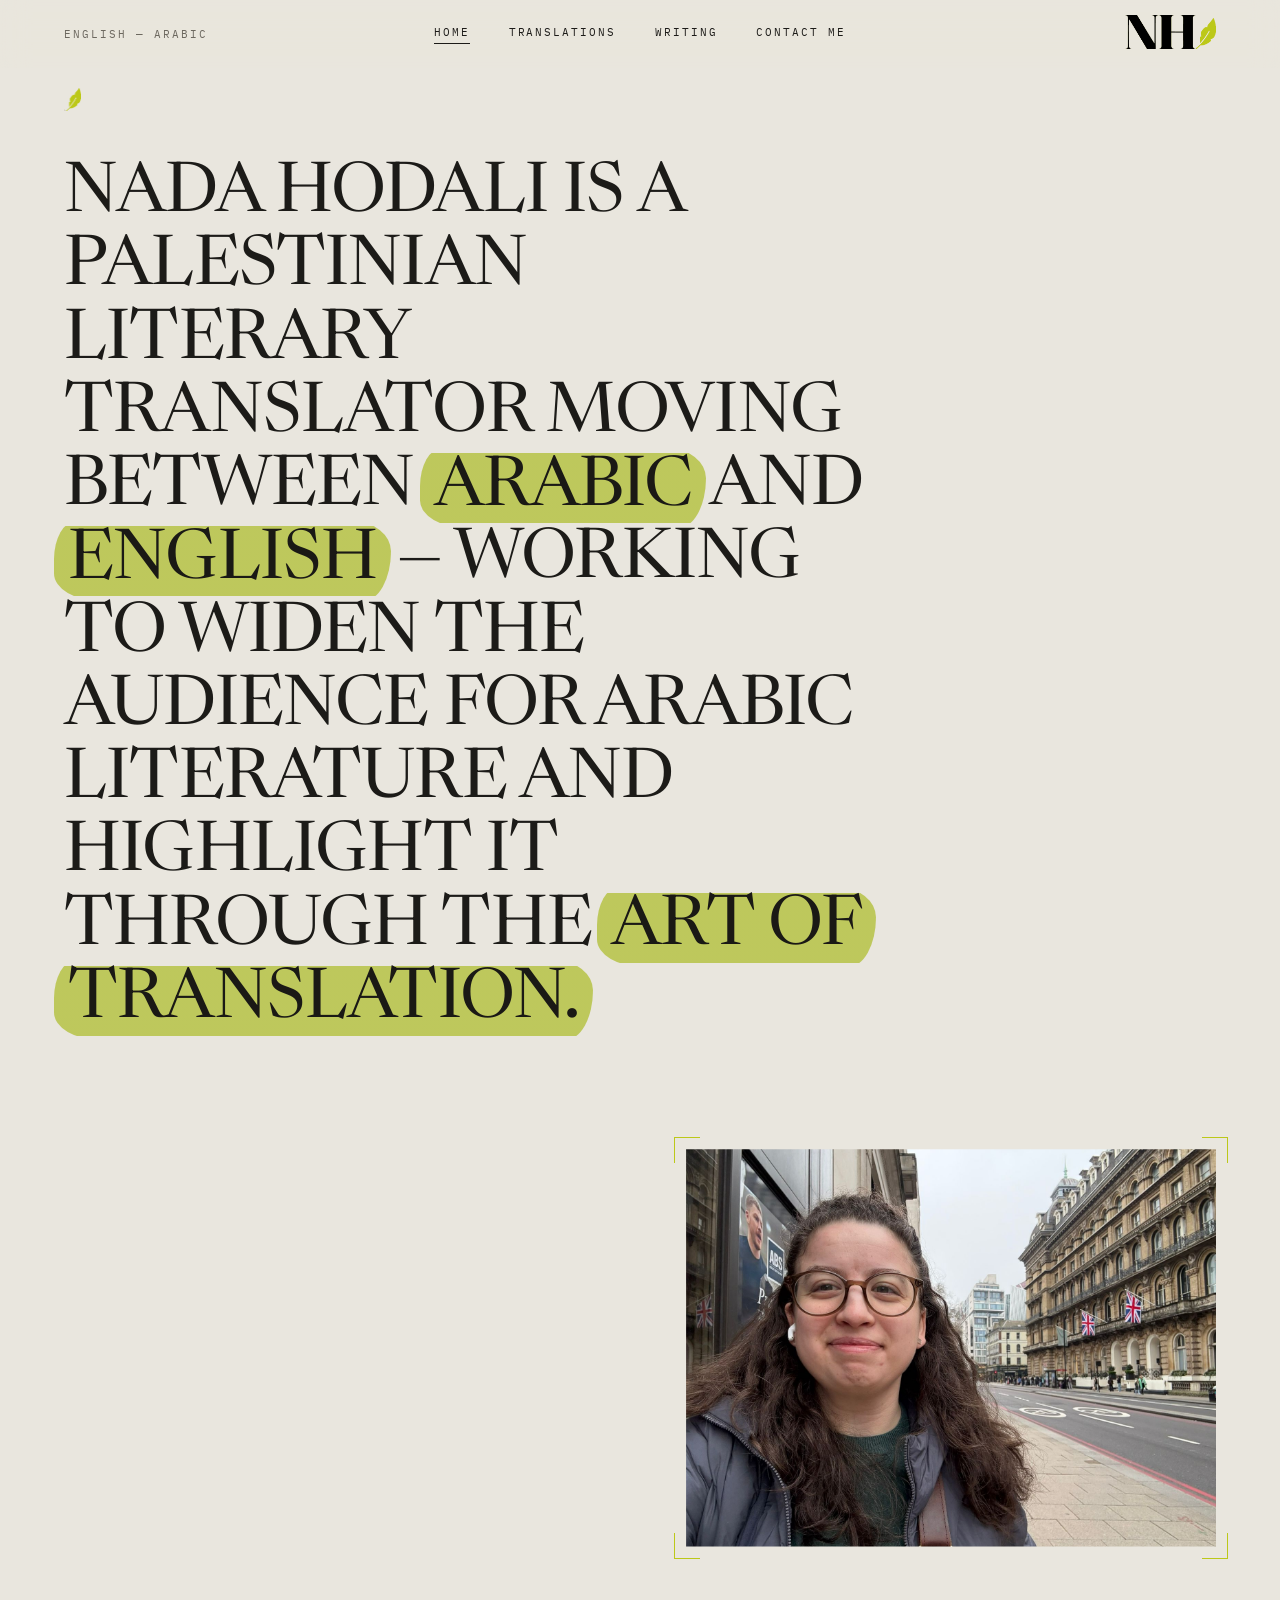
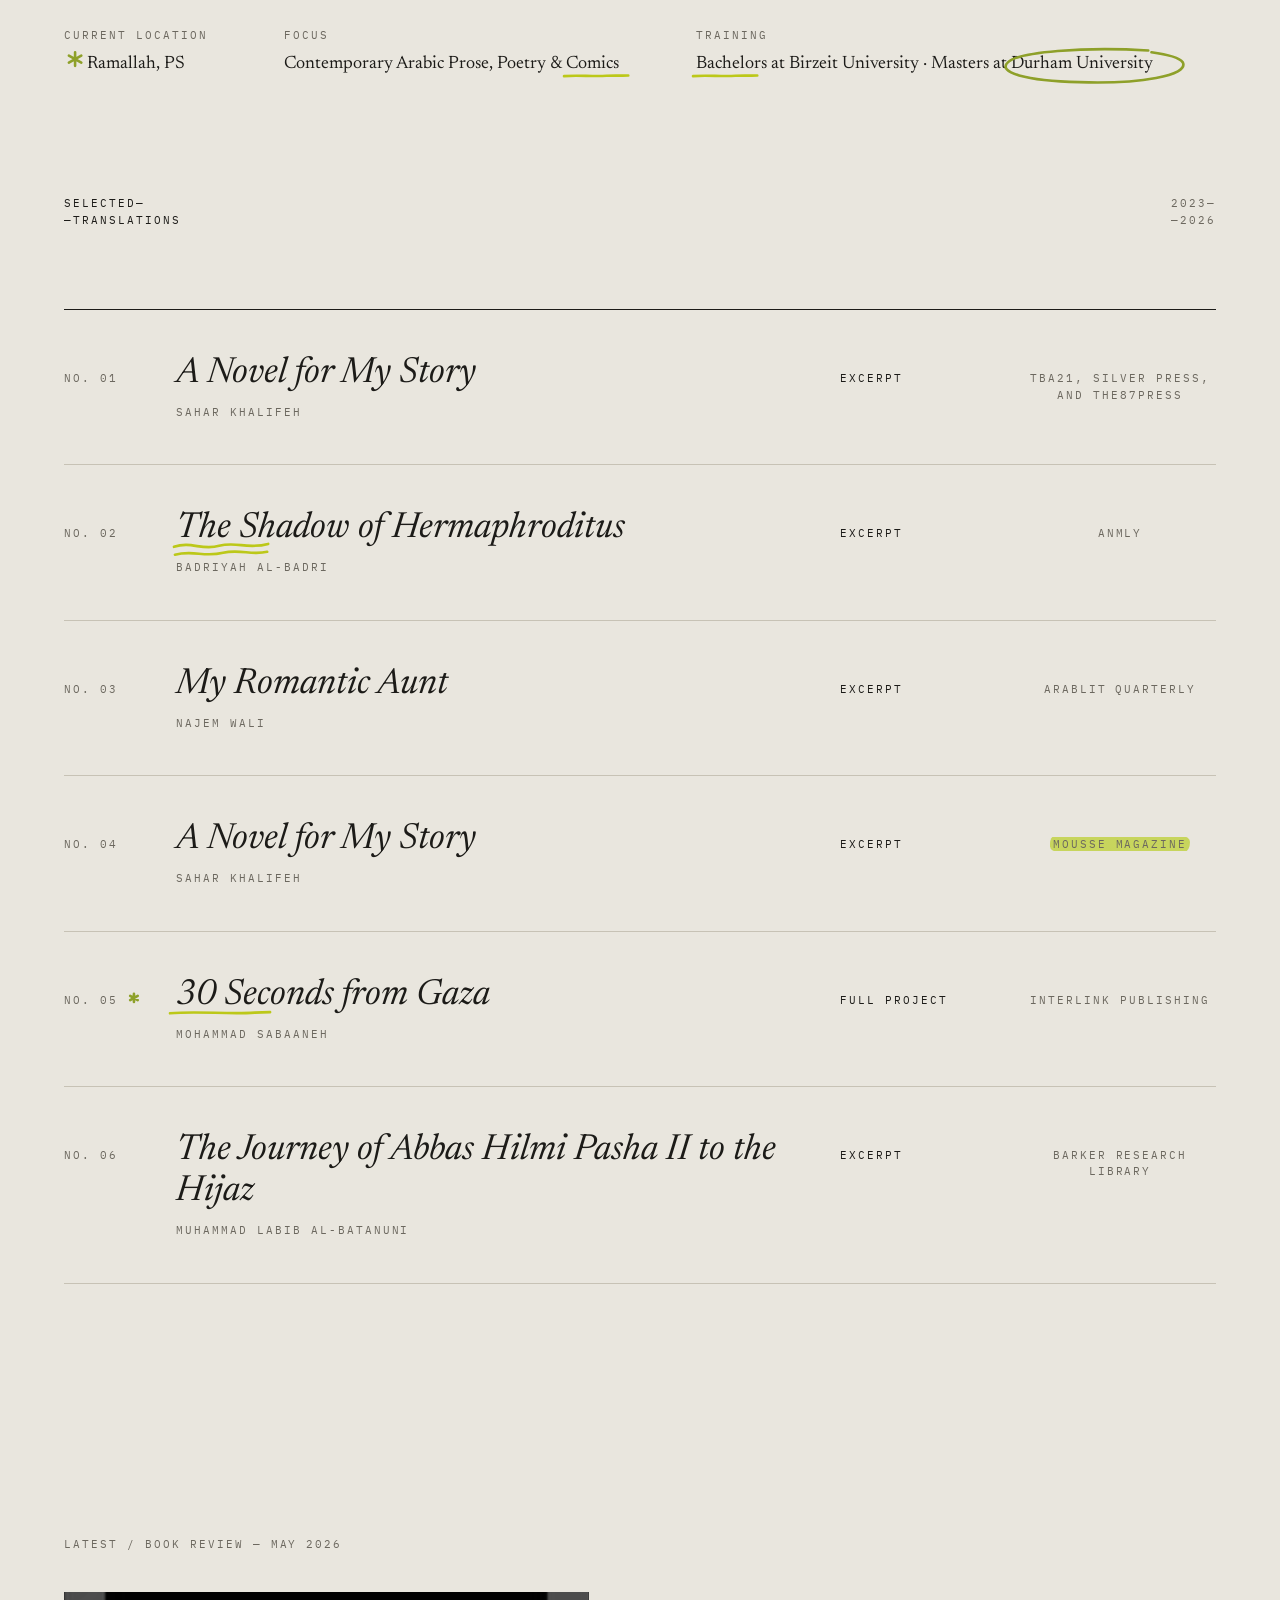
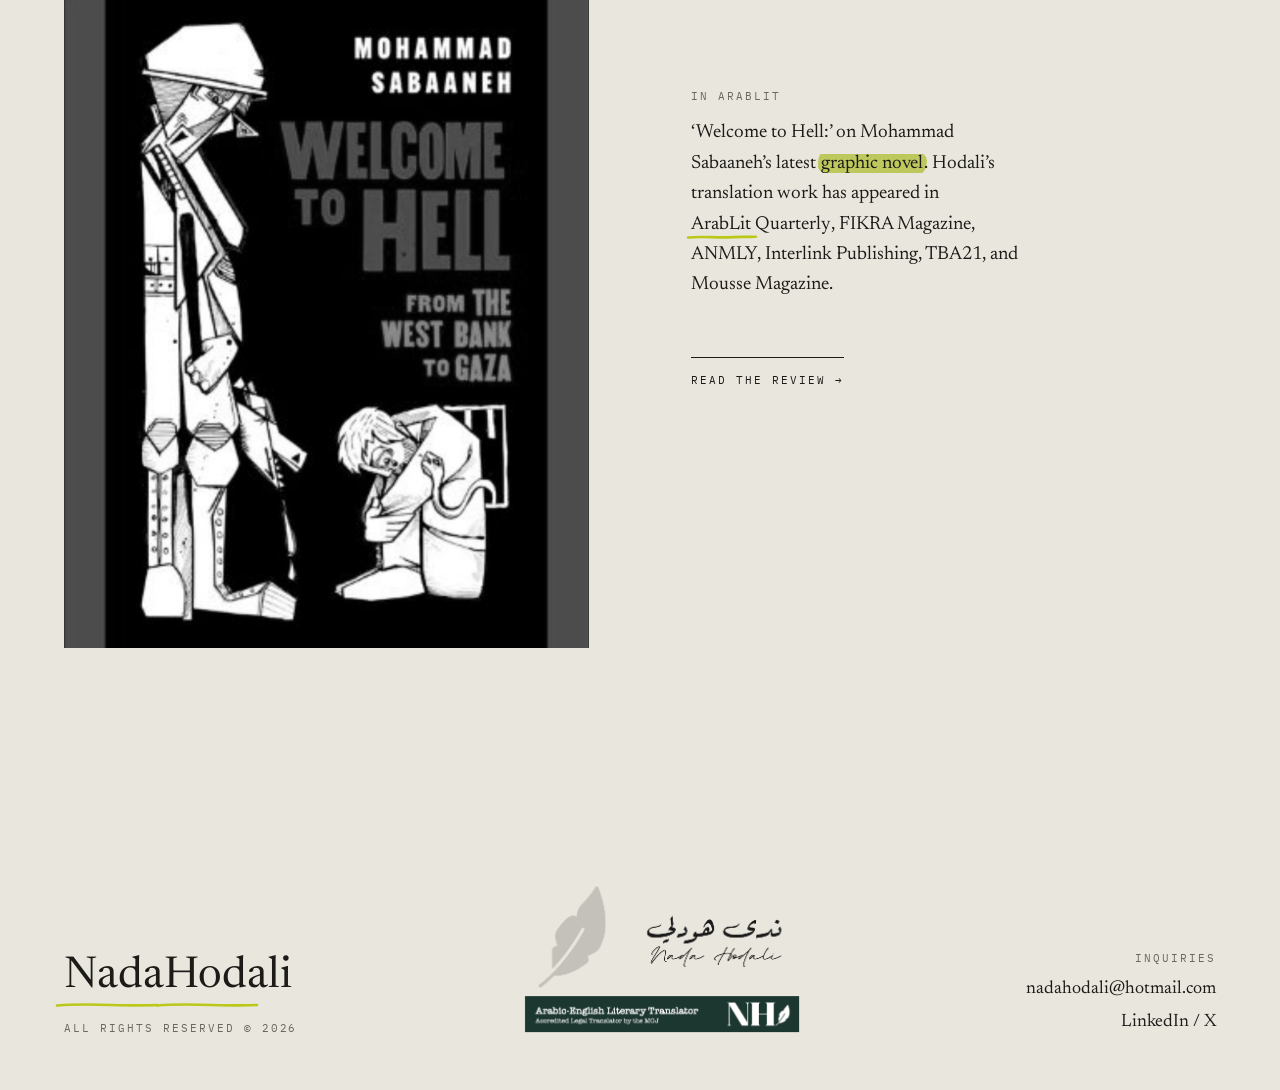
==== commit 14790301: "updating the shelf" ====
--- a/index.html
+++ b/index.html
@@ -226,7 +226,7 @@
       <p class="footer-rights">All rights reserved &copy; 2026</p>
     </div>
     <figure class="footer-card">
-      <img src="assets/business card nada no background.png" alt="Nada Hodali &mdash; business card" />
+      <img src="assets/NH Business Card.png" alt="Nada Hodali &mdash; business card" />
     </figure>
     <div class="footer-contact">
       <p class="footer-kicker"><a href="about.html">Inquiries</a></p>
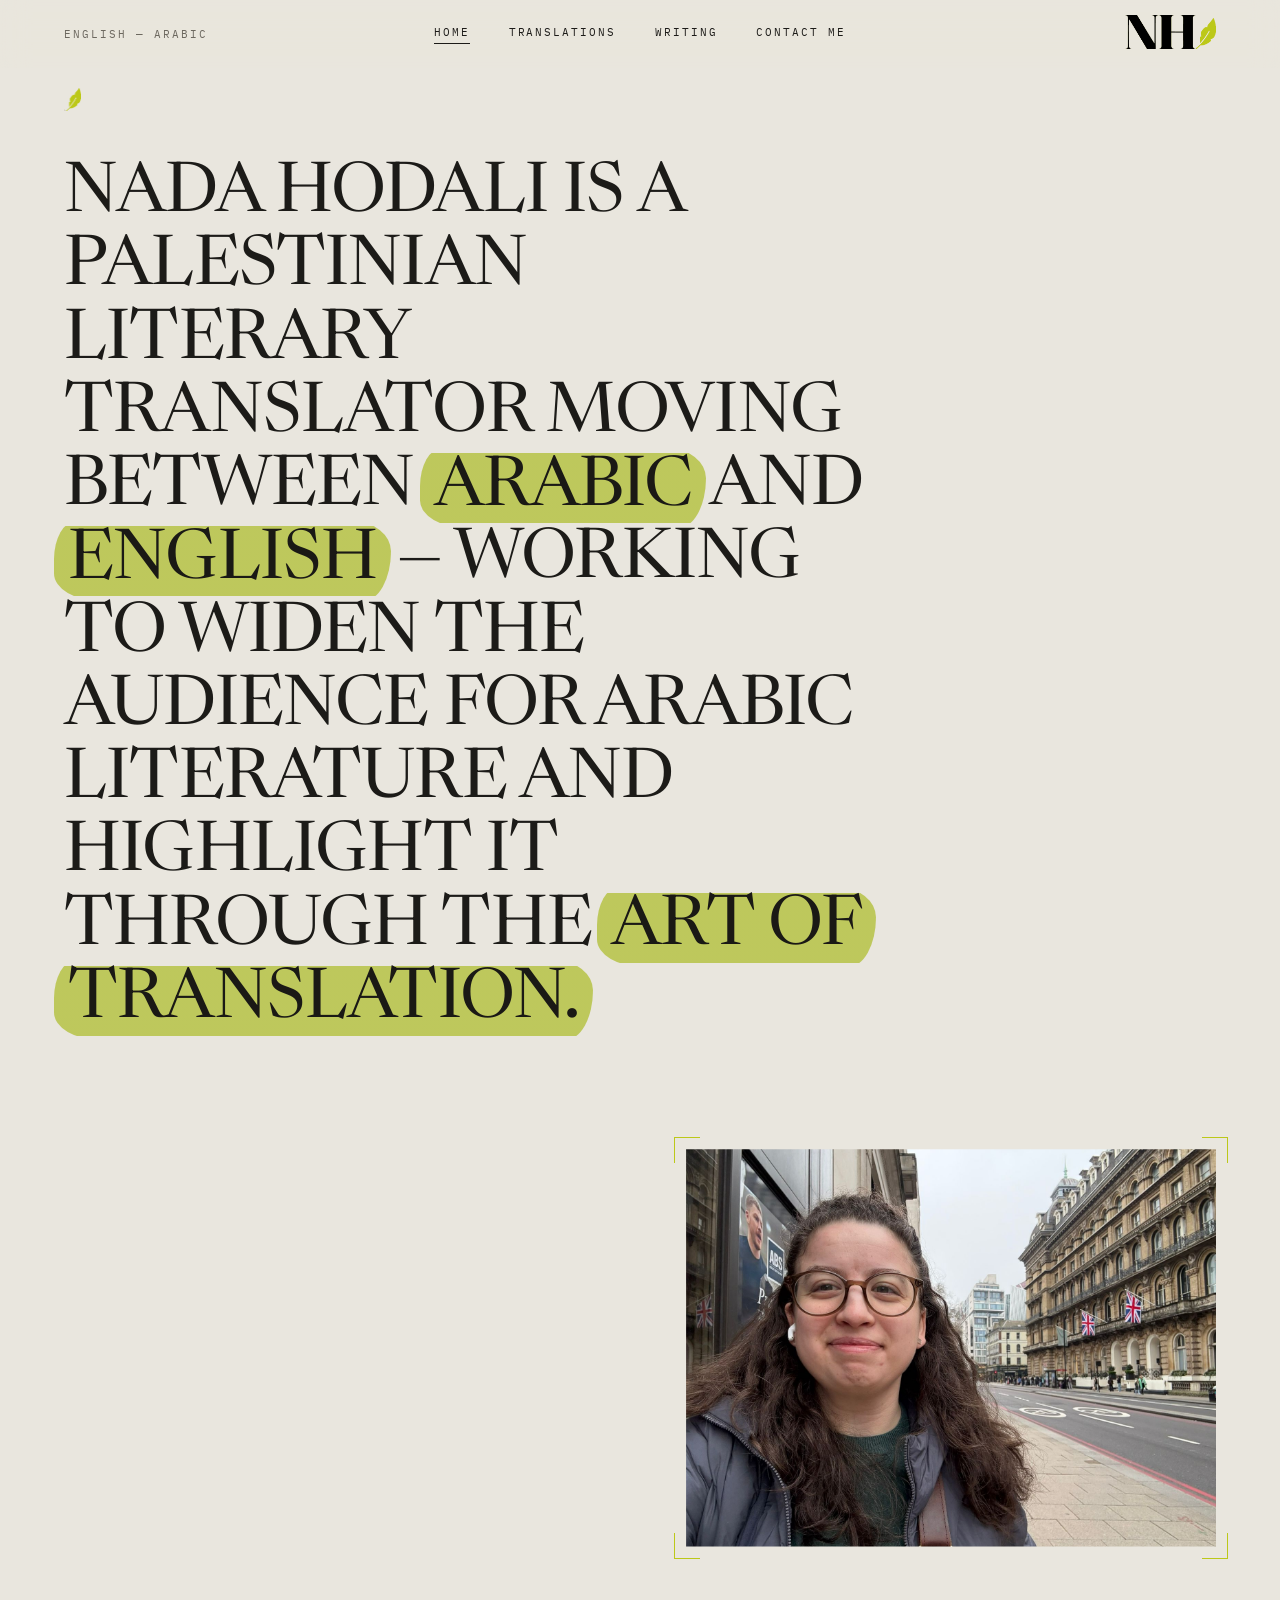
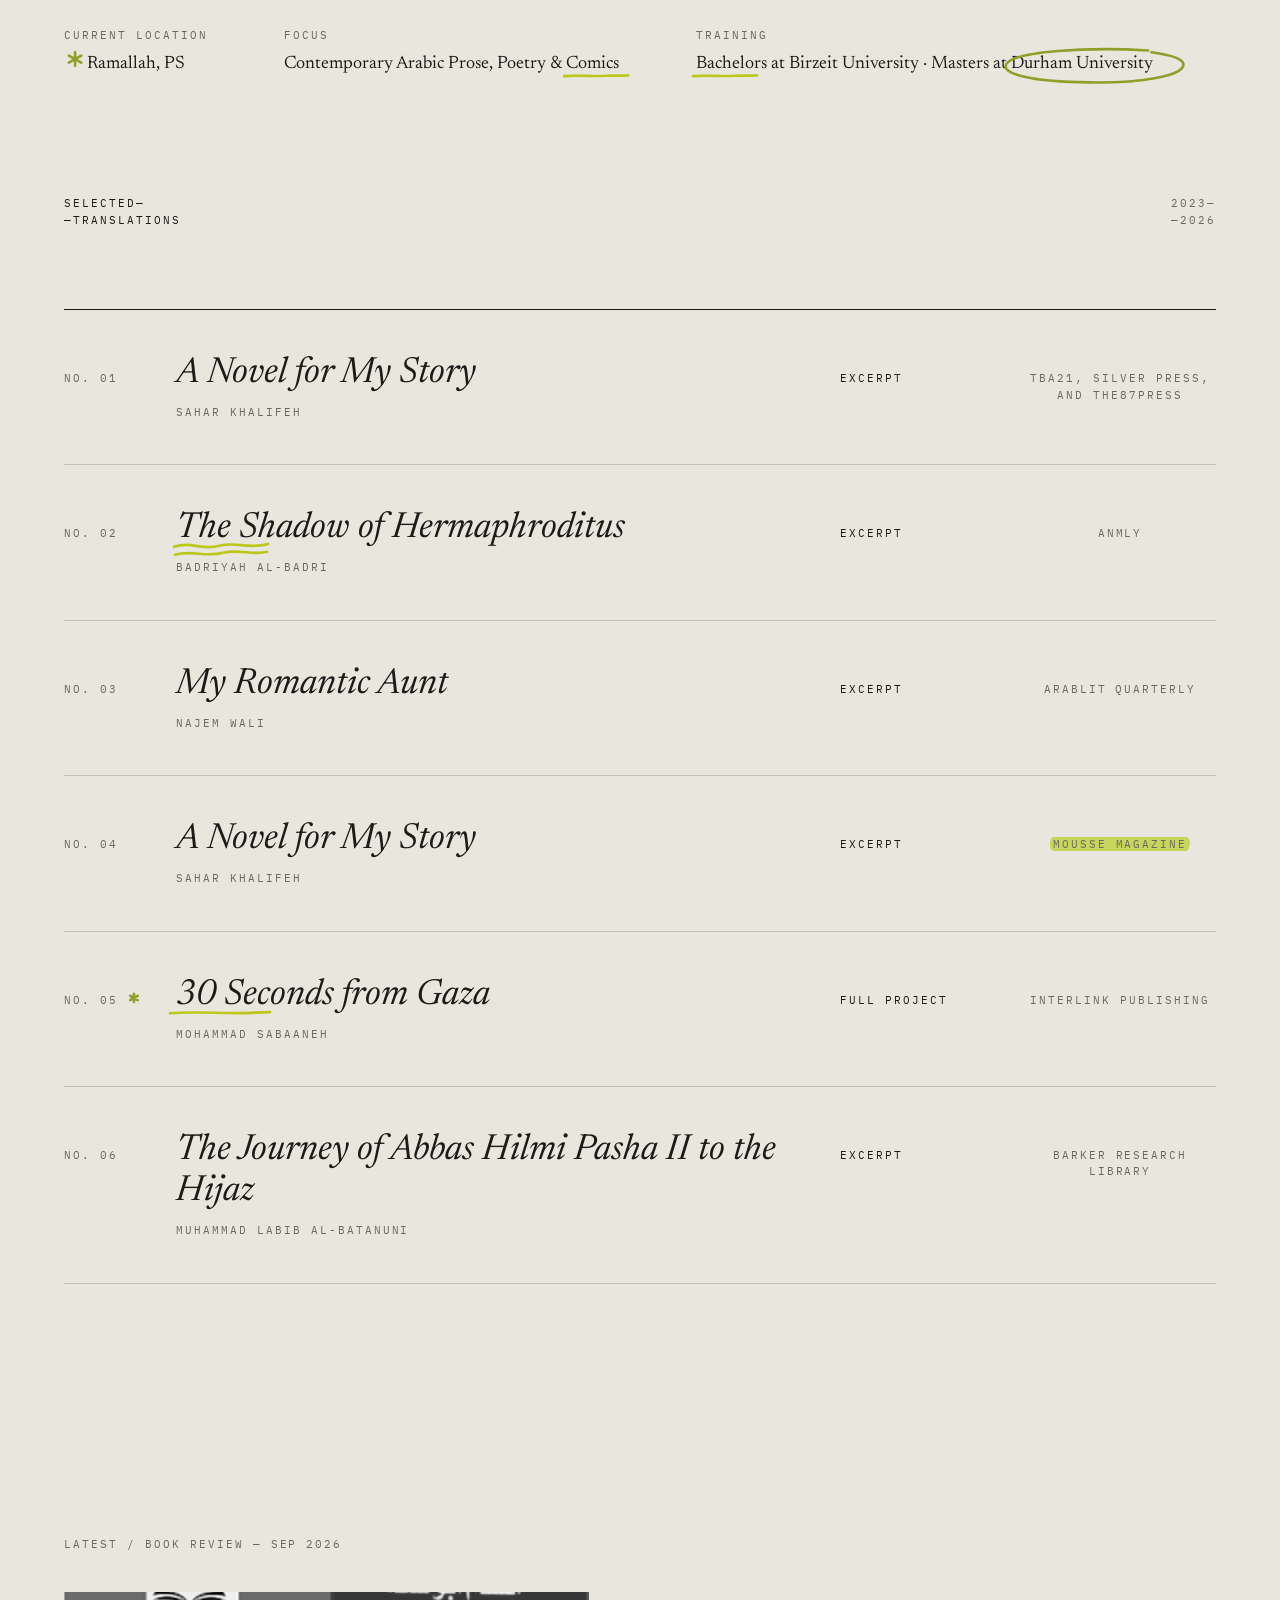
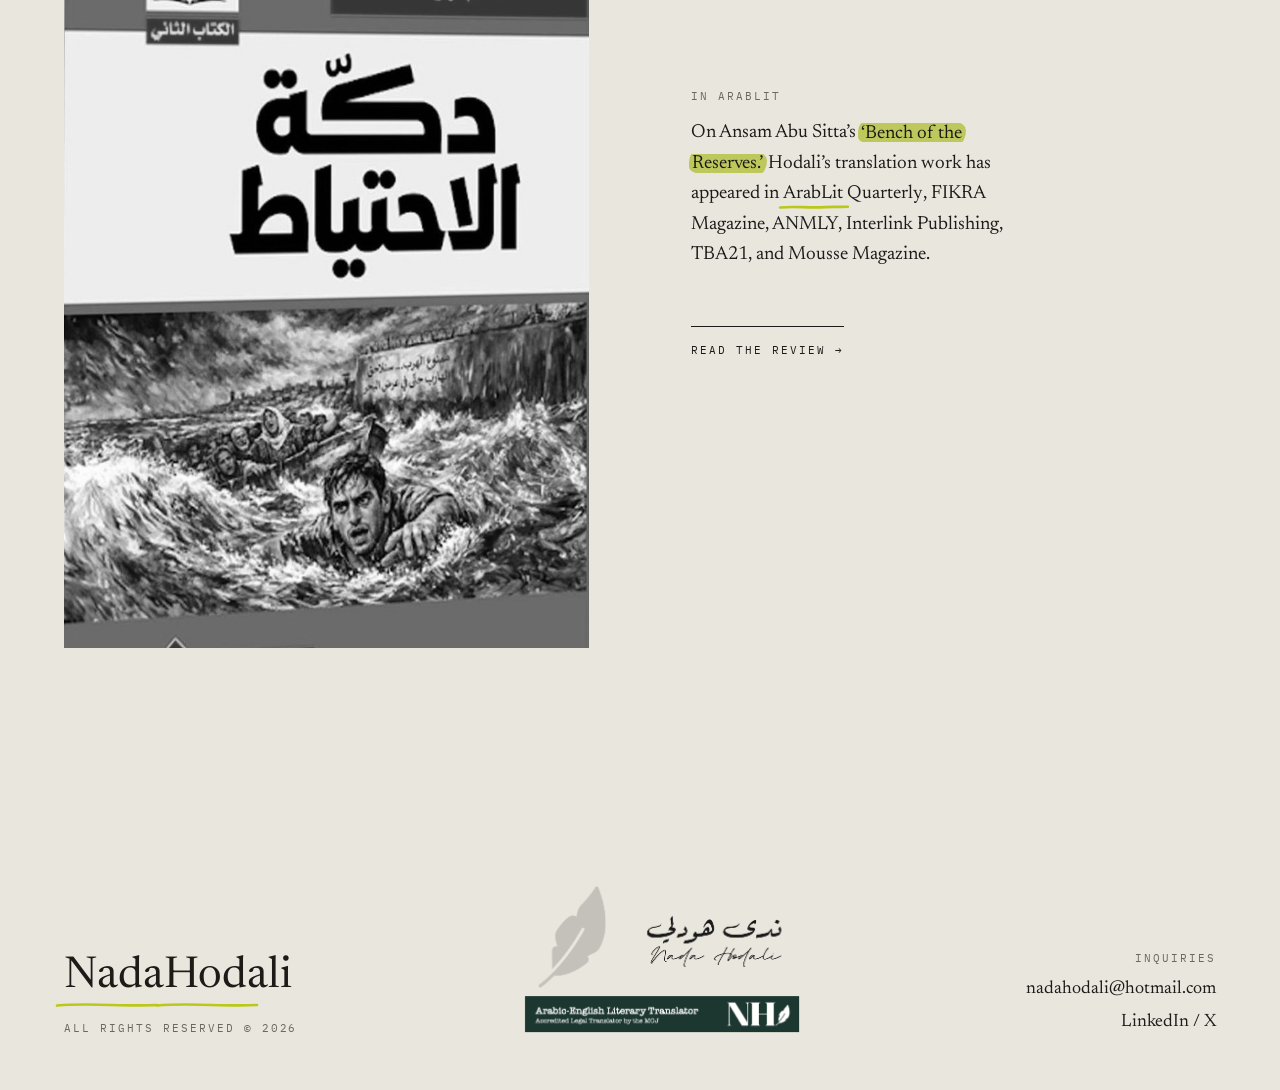
==== commit 4d40951c: "new book review" ====
--- a/index.html
+++ b/index.html
@@ -197,22 +197,22 @@
 
     <!-- ============ FEATURE / PLATE ============ -->
     <section class="feature">
-      <p class="feature-label">Latest / Book Review &mdash; May 2026</p>
+      <p class="feature-label">Latest / Book Review &mdash; Sep 2026</p>
 
       <div class="feature-grid">
         <figure class="feature-image">
-          <img src="assets/welcome-to-hell.png" alt="Welcome to Hell &mdash; Mohammad Sabaaneh" />
+          <img src="assets/bench-of-the-reserves.jpg" alt="Bench of the Reserves &mdash; Ansam Abu Sitta" />
         </figure>
 
         <div class="feature-text">
           <p class="feature-kicker">In ArabLit</p>
           <p class="feature-body">
-            &lsquo;Welcome to Hell:&rsquo; on Mohammad Sabaaneh&rsquo;s latest
-            <span class="sketch--highlight" data-sketch="highlight">graphic novel</span>.
+            On Ansam Abu Sitta&rsquo;s
+            <span class="sketch--highlight" data-sketch="highlight">&lsquo;Bench of the Reserves.&rsquo;</span>
             Hodali&rsquo;s translation work has appeared in <span class="sketch" data-sketch="underline">ArabLit Quarterly</span>,
             FIKRA Magazine, ANMLY, Interlink Publishing, TBA21, and Mousse Magazine.
           </p>
-          <a class="feature-more" href="https://arablit.org/2026/05/07/welcome-to-hell-on-mohammad-sabaanehs-latest-graphic-novel/" target="_blank" rel="noopener">Read the review &rarr;</a>
+          <a class="feature-more" href="https://arablit.org/2026/09/28/book-review-ansam-abu-sittas-bench-of-the-reserves/" target="_blank" rel="noopener">Read the review &rarr;</a>
         </div>
       </div>
     </section>
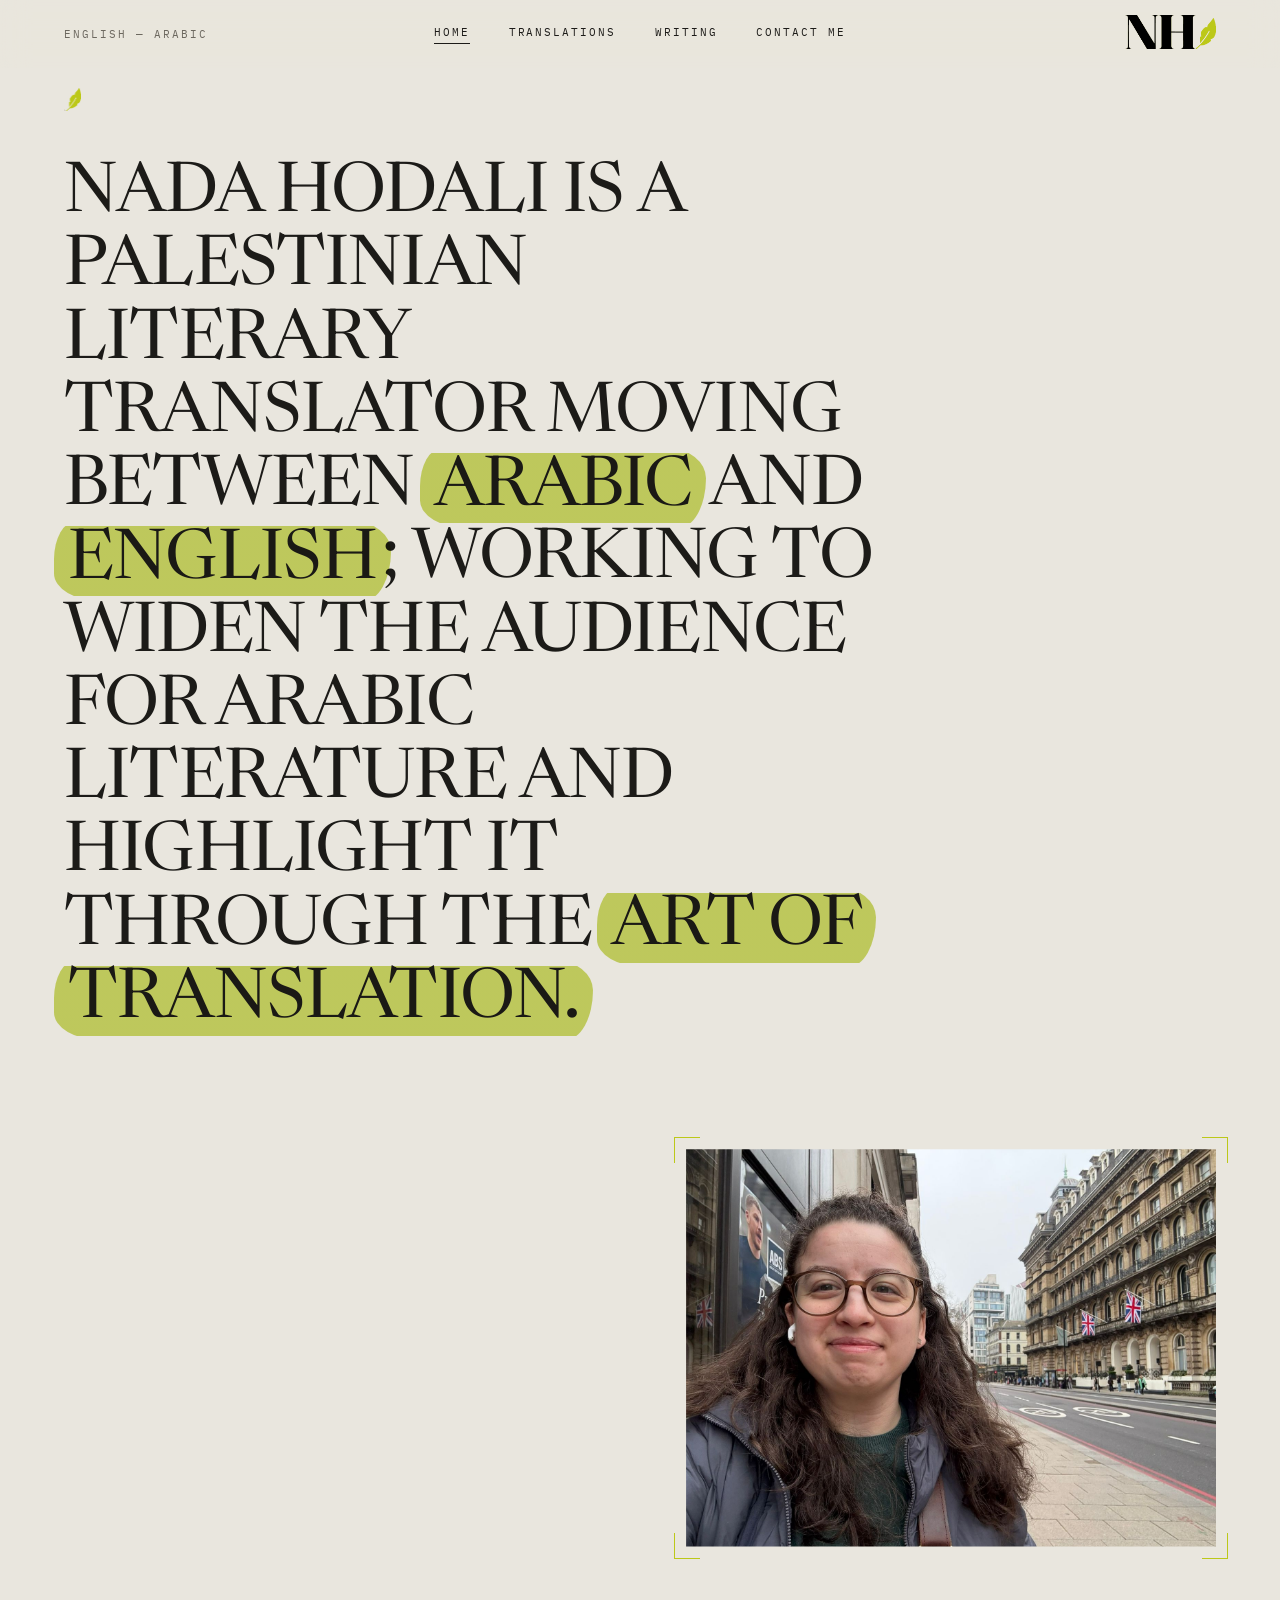
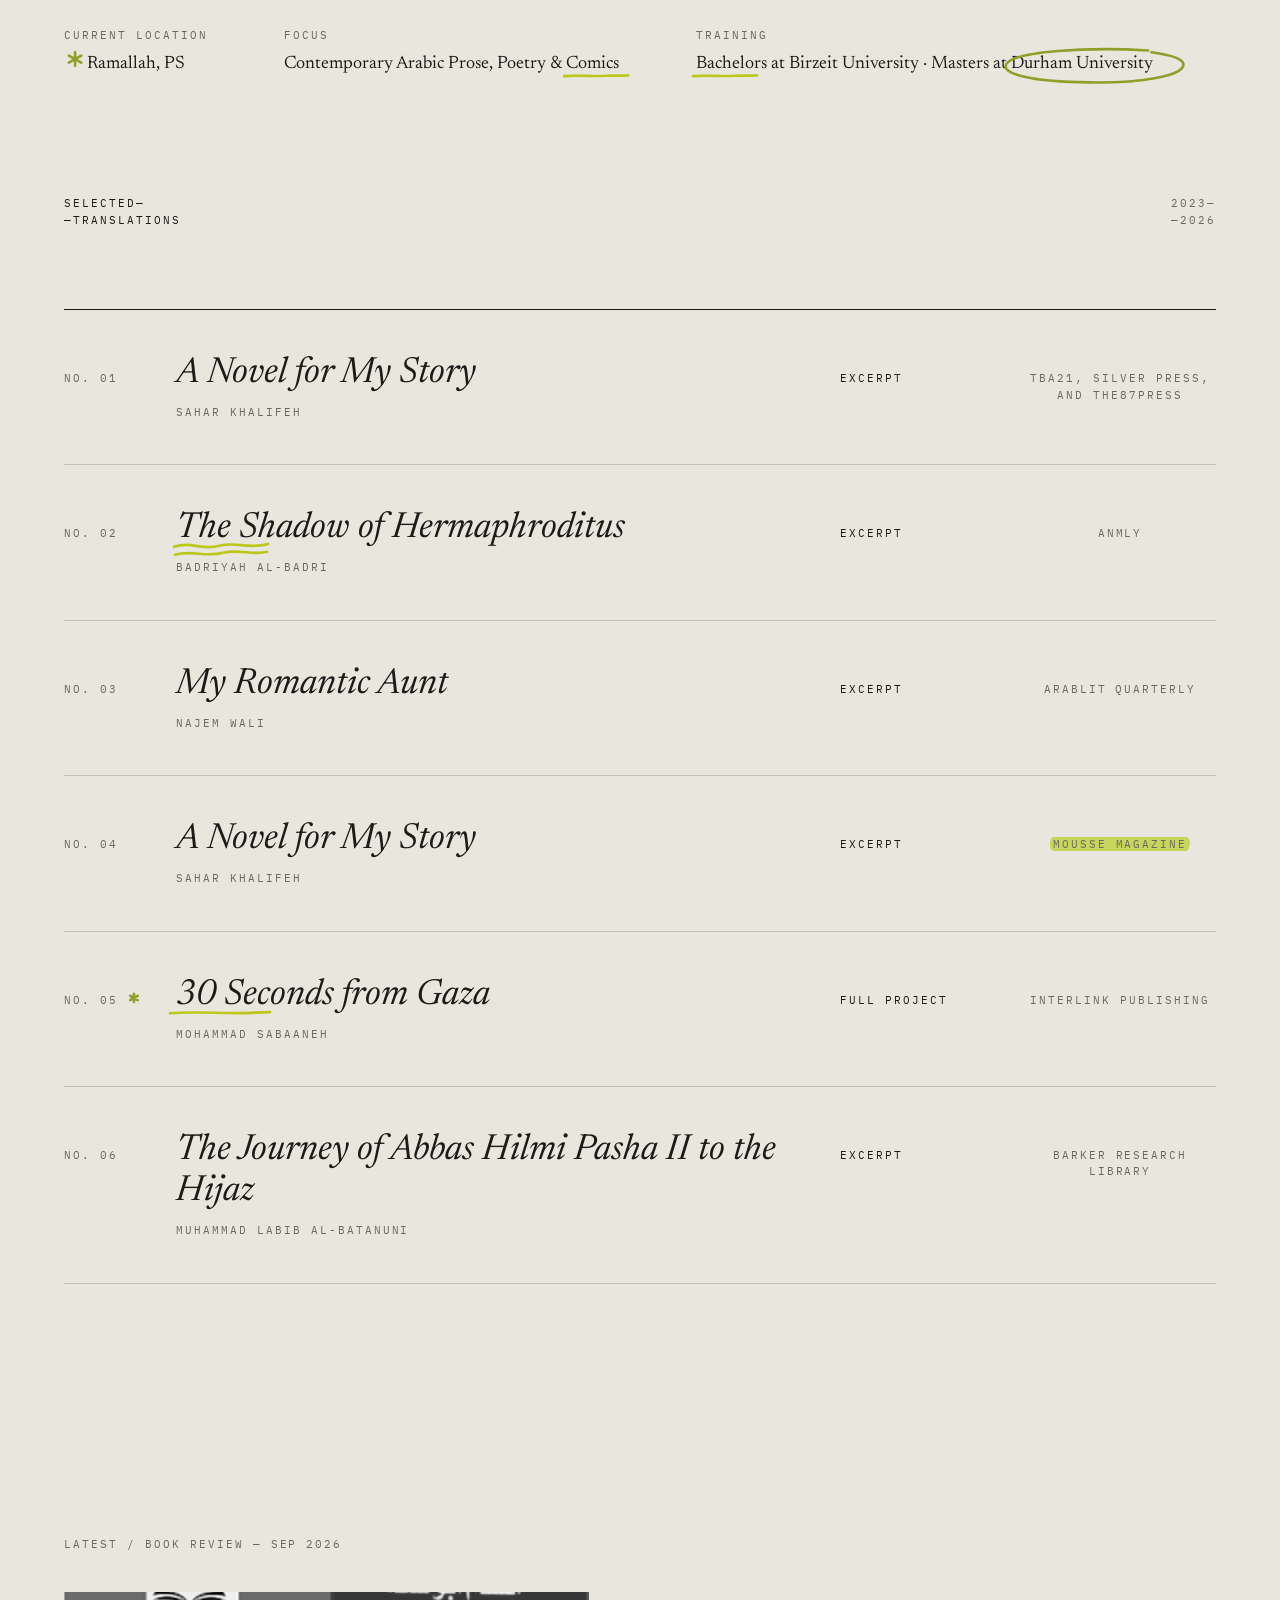
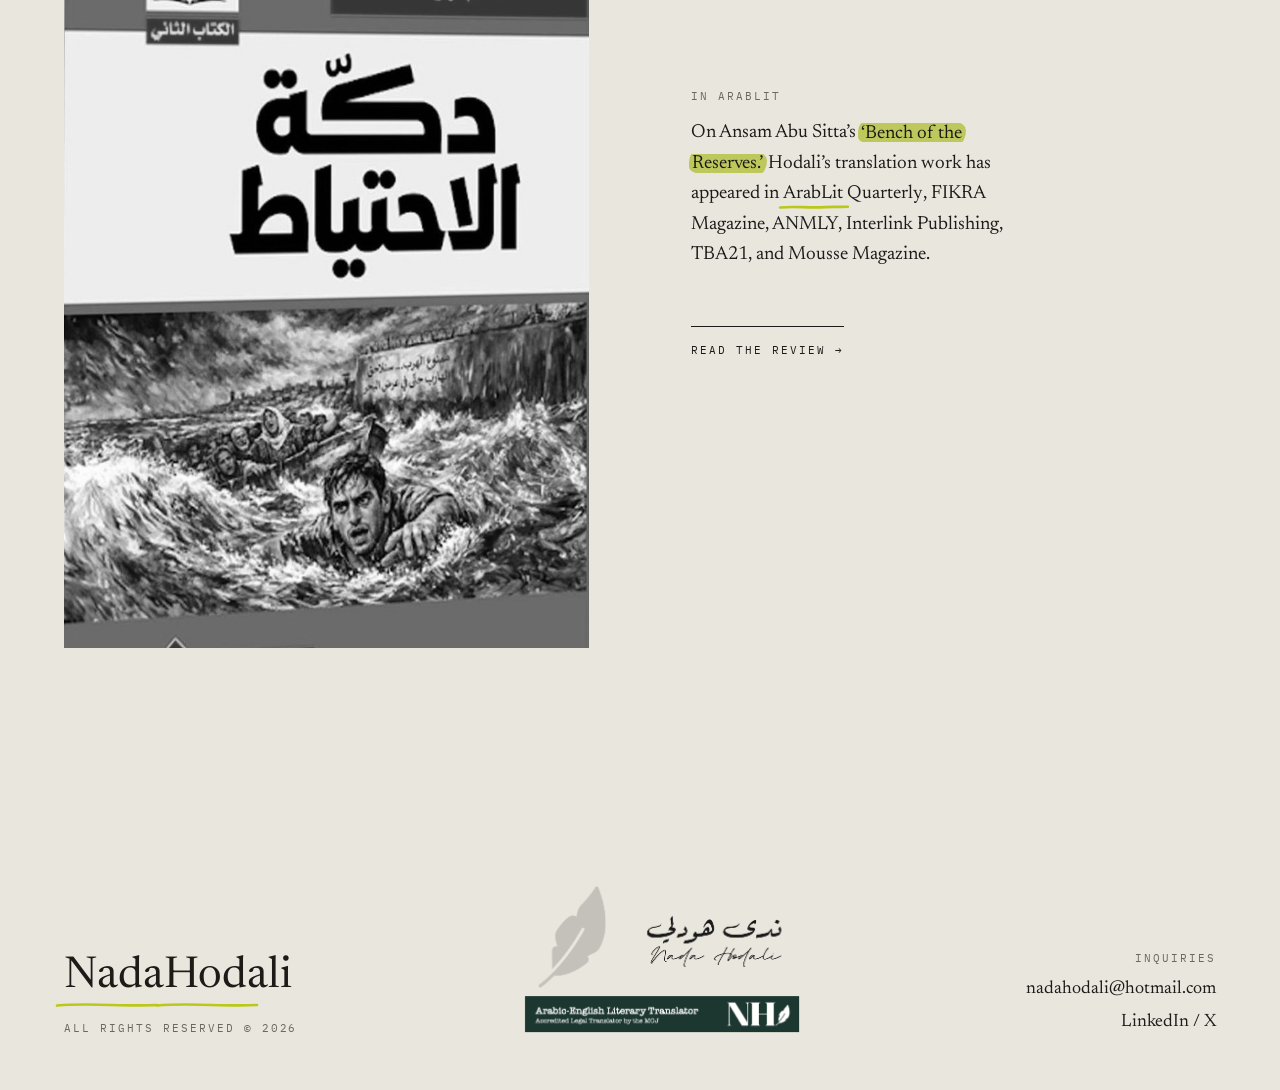
==== commit f628cc56: "updated shelf, updated system for shelf, edits for writing page, updated text" ====
--- a/index.html
+++ b/index.html
@@ -38,7 +38,7 @@
         Nada Hodali is a Palestinian literary translator
         moving between
         <span class="sketch--highlight" data-sketch="highlight">Arabic</span> and
-        <span class="sketch--highlight" data-sketch="highlight" style="--sketch-delay:.12s">English</span> &mdash; working to widen the
+        <span class="sketch--highlight" data-sketch="highlight" style="--sketch-delay:.12s">English</span>; working to widen the
         audience for Arabic literature and highlight it through the
         <span class="sketch--highlight" data-sketch="highlight">art of translation.</span>
       </h1>
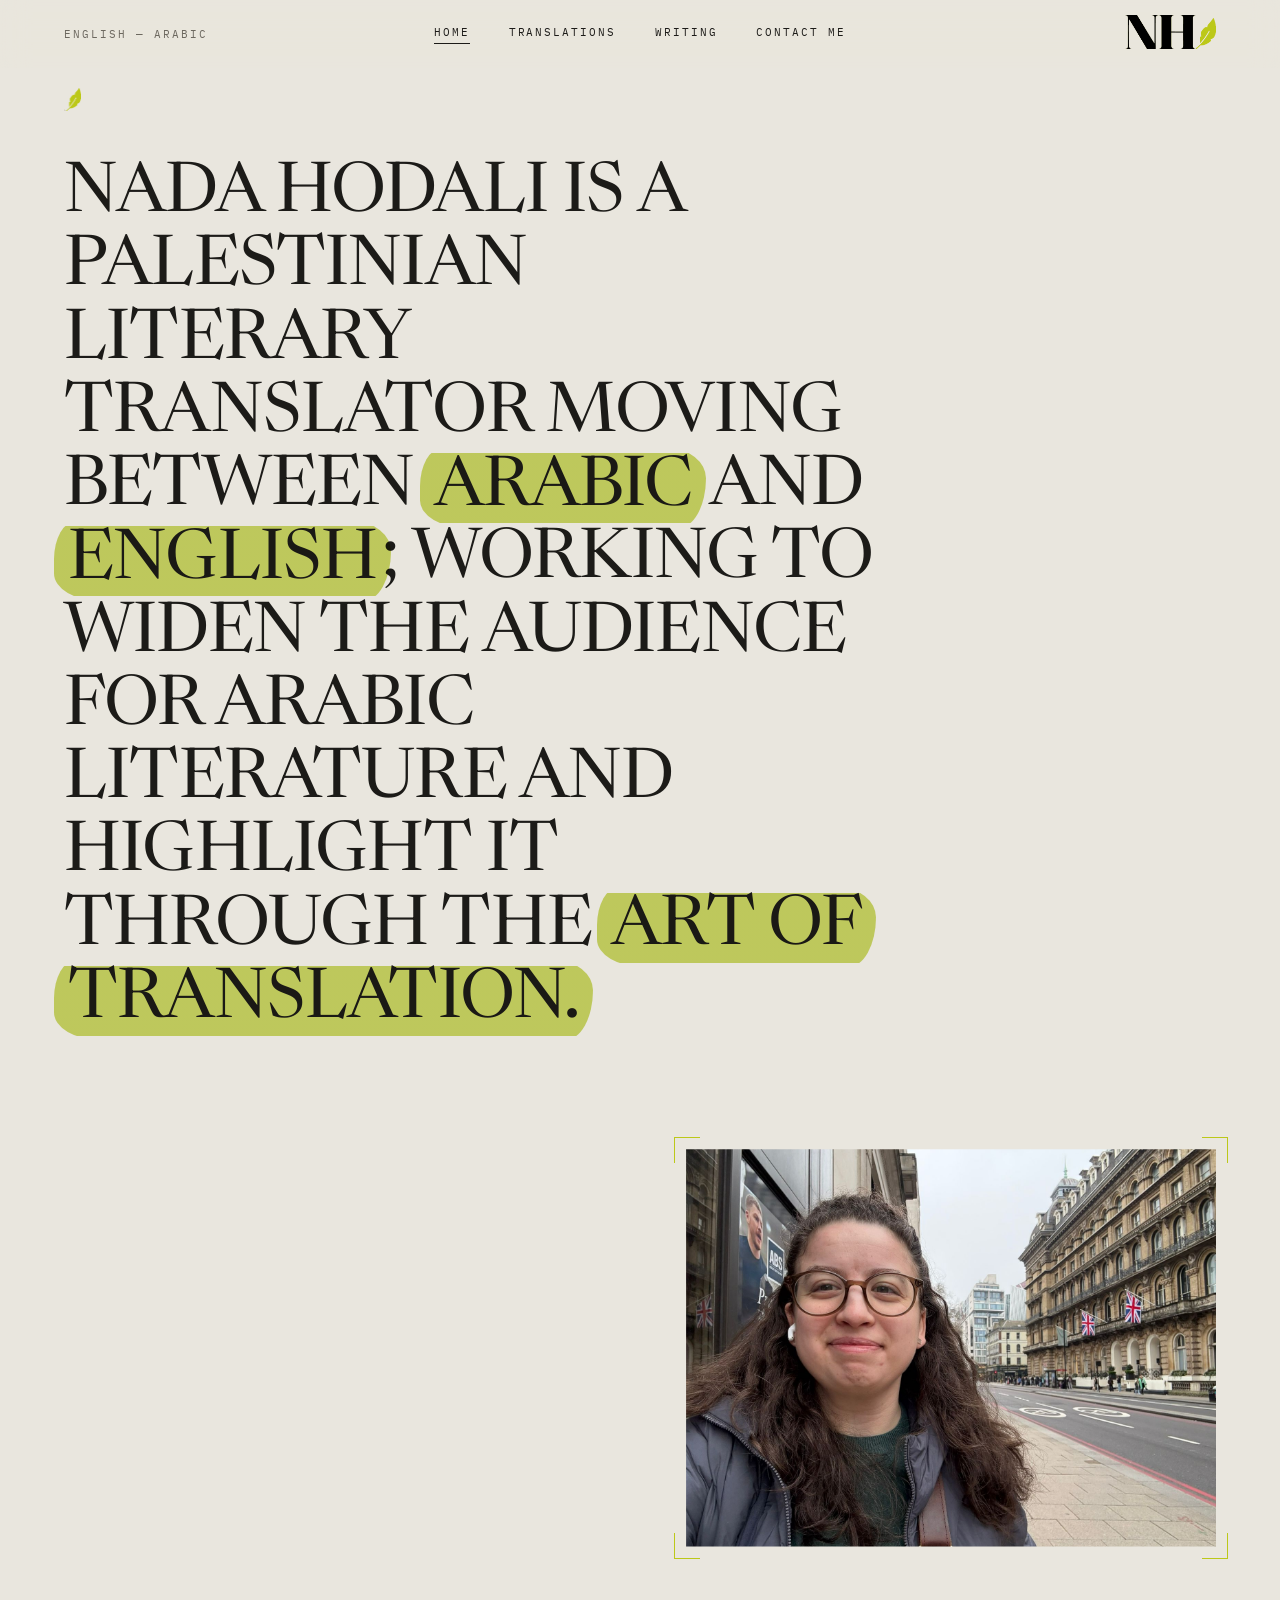
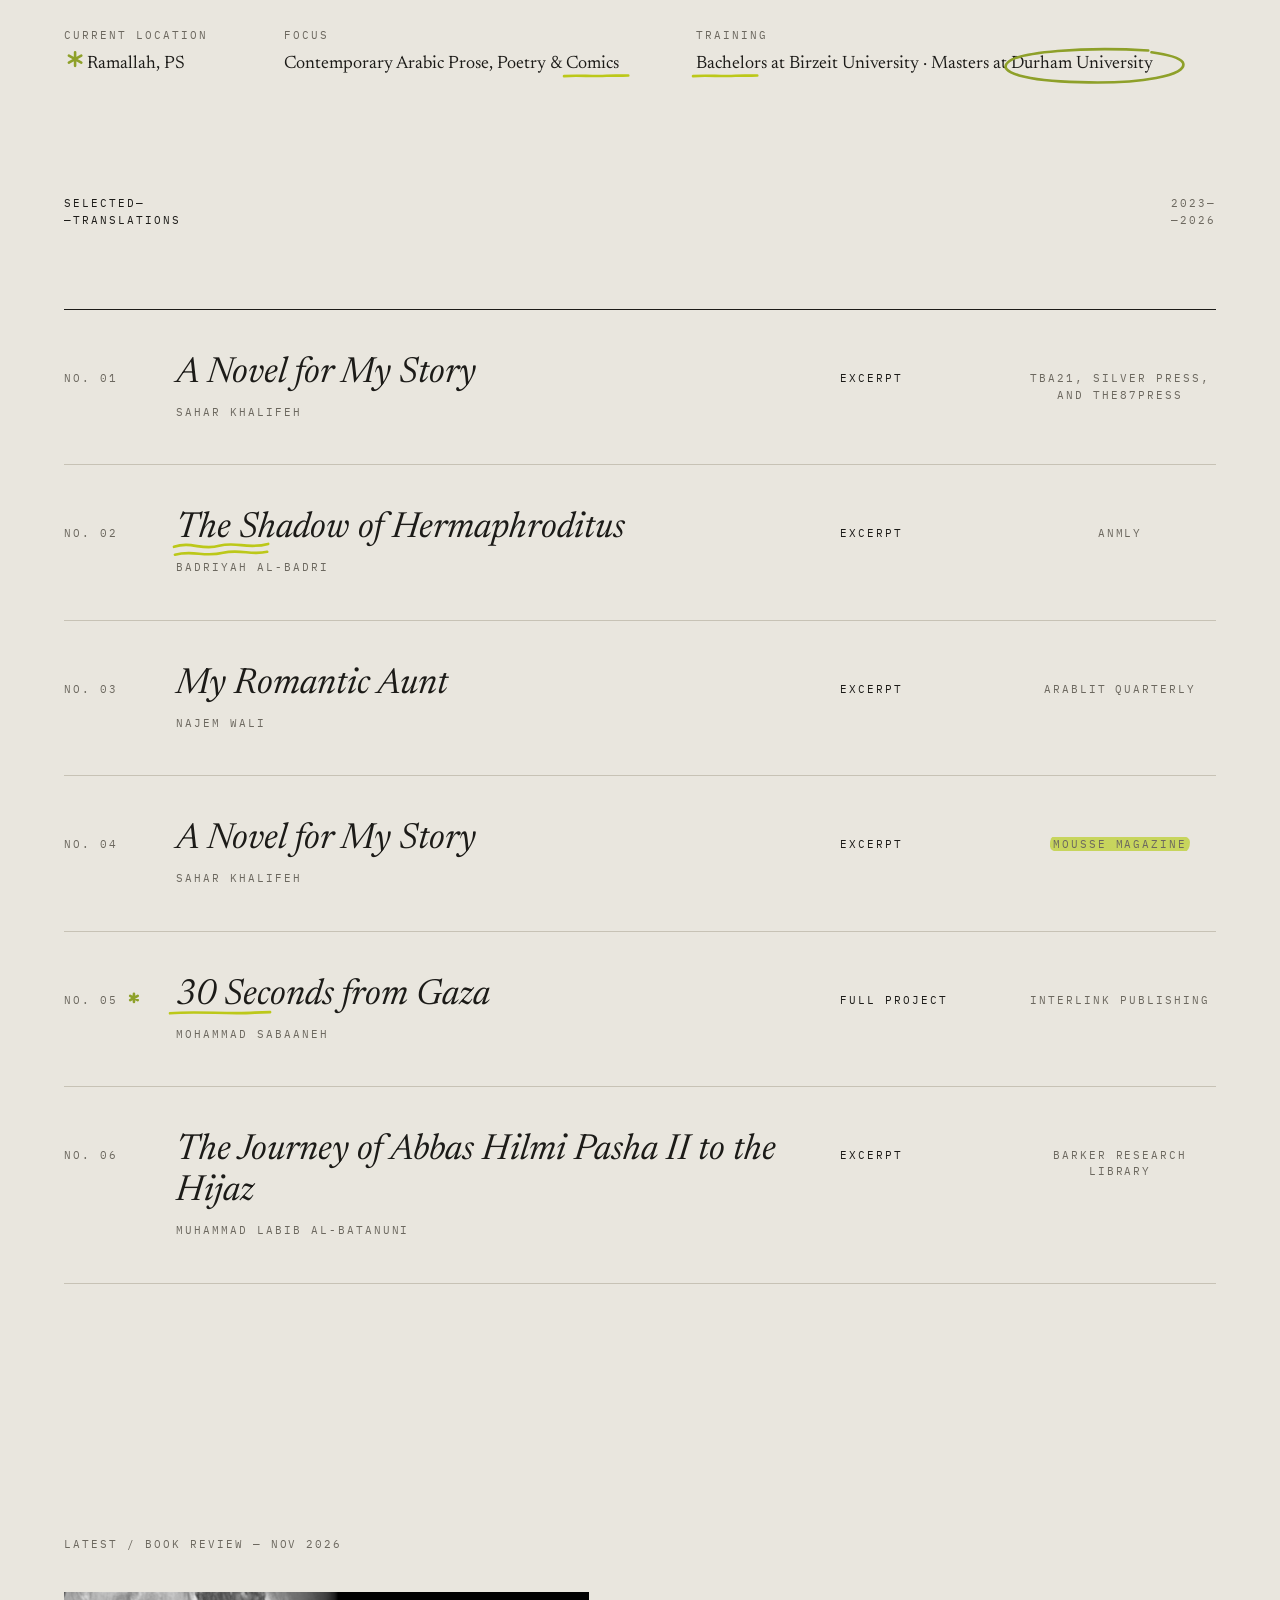
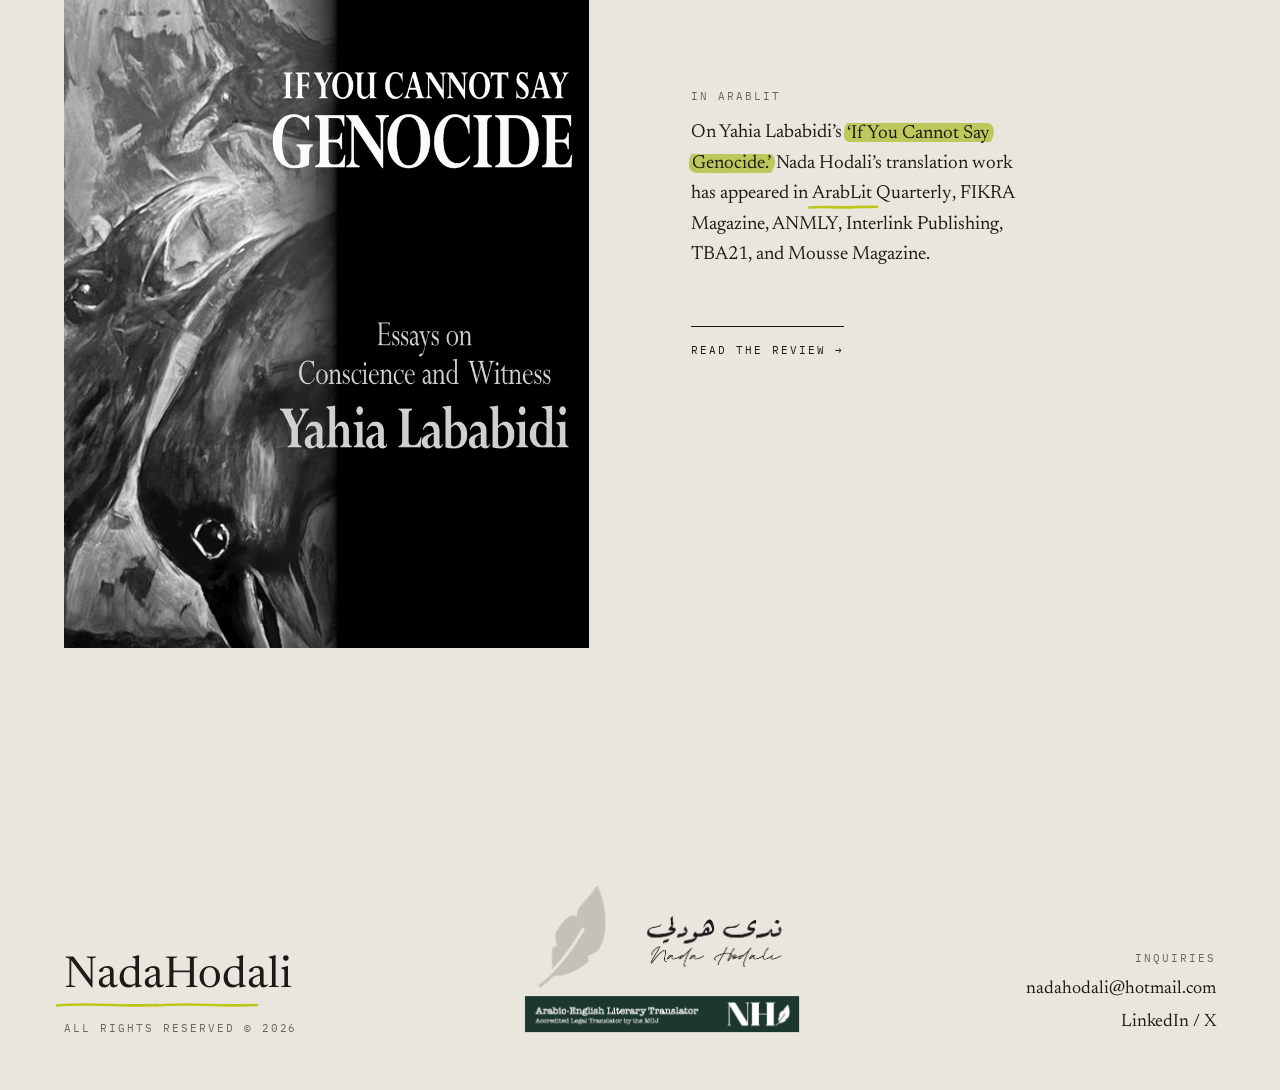
==== commit 59a335e1: "new-book-review" ====
--- a/index.html
+++ b/index.html
@@ -197,22 +197,22 @@
 
     <!-- ============ FEATURE / PLATE ============ -->
     <section class="feature">
-      <p class="feature-label">Latest / Book Review &mdash; Sep 2026</p>
+      <p class="feature-label">Latest / Book Review &mdash; Nov 2026</p>
 
       <div class="feature-grid">
         <figure class="feature-image">
-          <img src="assets/bench-of-the-reserves.jpg" alt="Bench of the Reserves &mdash; Ansam Abu Sitta" />
+          <img src="assets/if-you-cannot-say-genocide.jpg" alt="If You Cannot Say Genocide &mdash; Yahia Lababidi" />
         </figure>
 
         <div class="feature-text">
           <p class="feature-kicker">In ArabLit</p>
           <p class="feature-body">
-            On Ansam Abu Sitta&rsquo;s
-            <span class="sketch--highlight" data-sketch="highlight">&lsquo;Bench of the Reserves.&rsquo;</span>
-            Hodali&rsquo;s translation work has appeared in <span class="sketch" data-sketch="underline">ArabLit Quarterly</span>,
+            On Yahia Lababidi&rsquo;s
+            <span class="sketch--highlight" data-sketch="highlight">&lsquo;If You Cannot Say Genocide.&rsquo;</span>
+            Nada Hodali&rsquo;s translation work has appeared in <span class="sketch" data-sketch="underline">ArabLit Quarterly</span>,
             FIKRA Magazine, ANMLY, Interlink Publishing, TBA21, and Mousse Magazine.
           </p>
-          <a class="feature-more" href="https://arablit.org/2026/09/28/book-review-ansam-abu-sittas-bench-of-the-reserves/" target="_blank" rel="noopener">Read the review &rarr;</a>
+          <a class="feature-more" href="https://arablit.org/2026/11/02/yahya-lababidis-if-you-cannot-say-genocide/" target="_blank" rel="noopener">Read the review &rarr;</a>
         </div>
       </div>
     </section>
